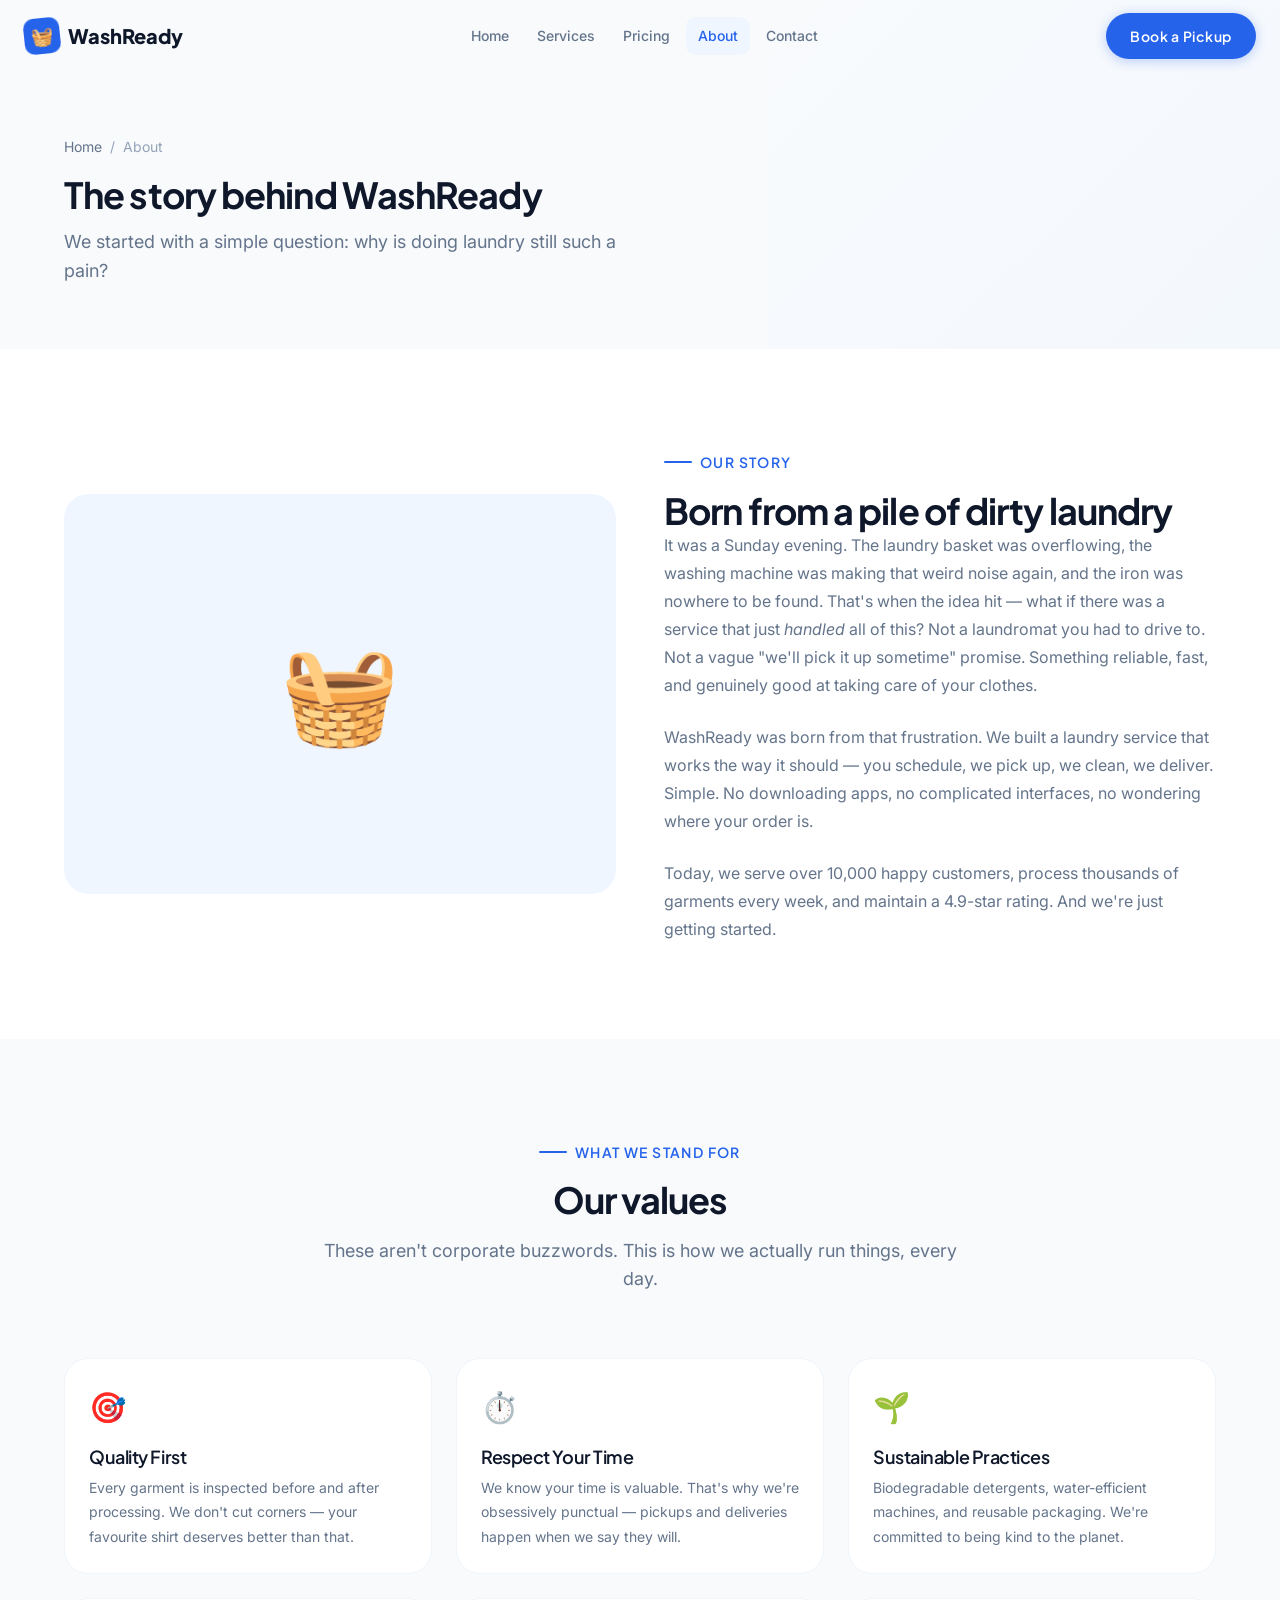
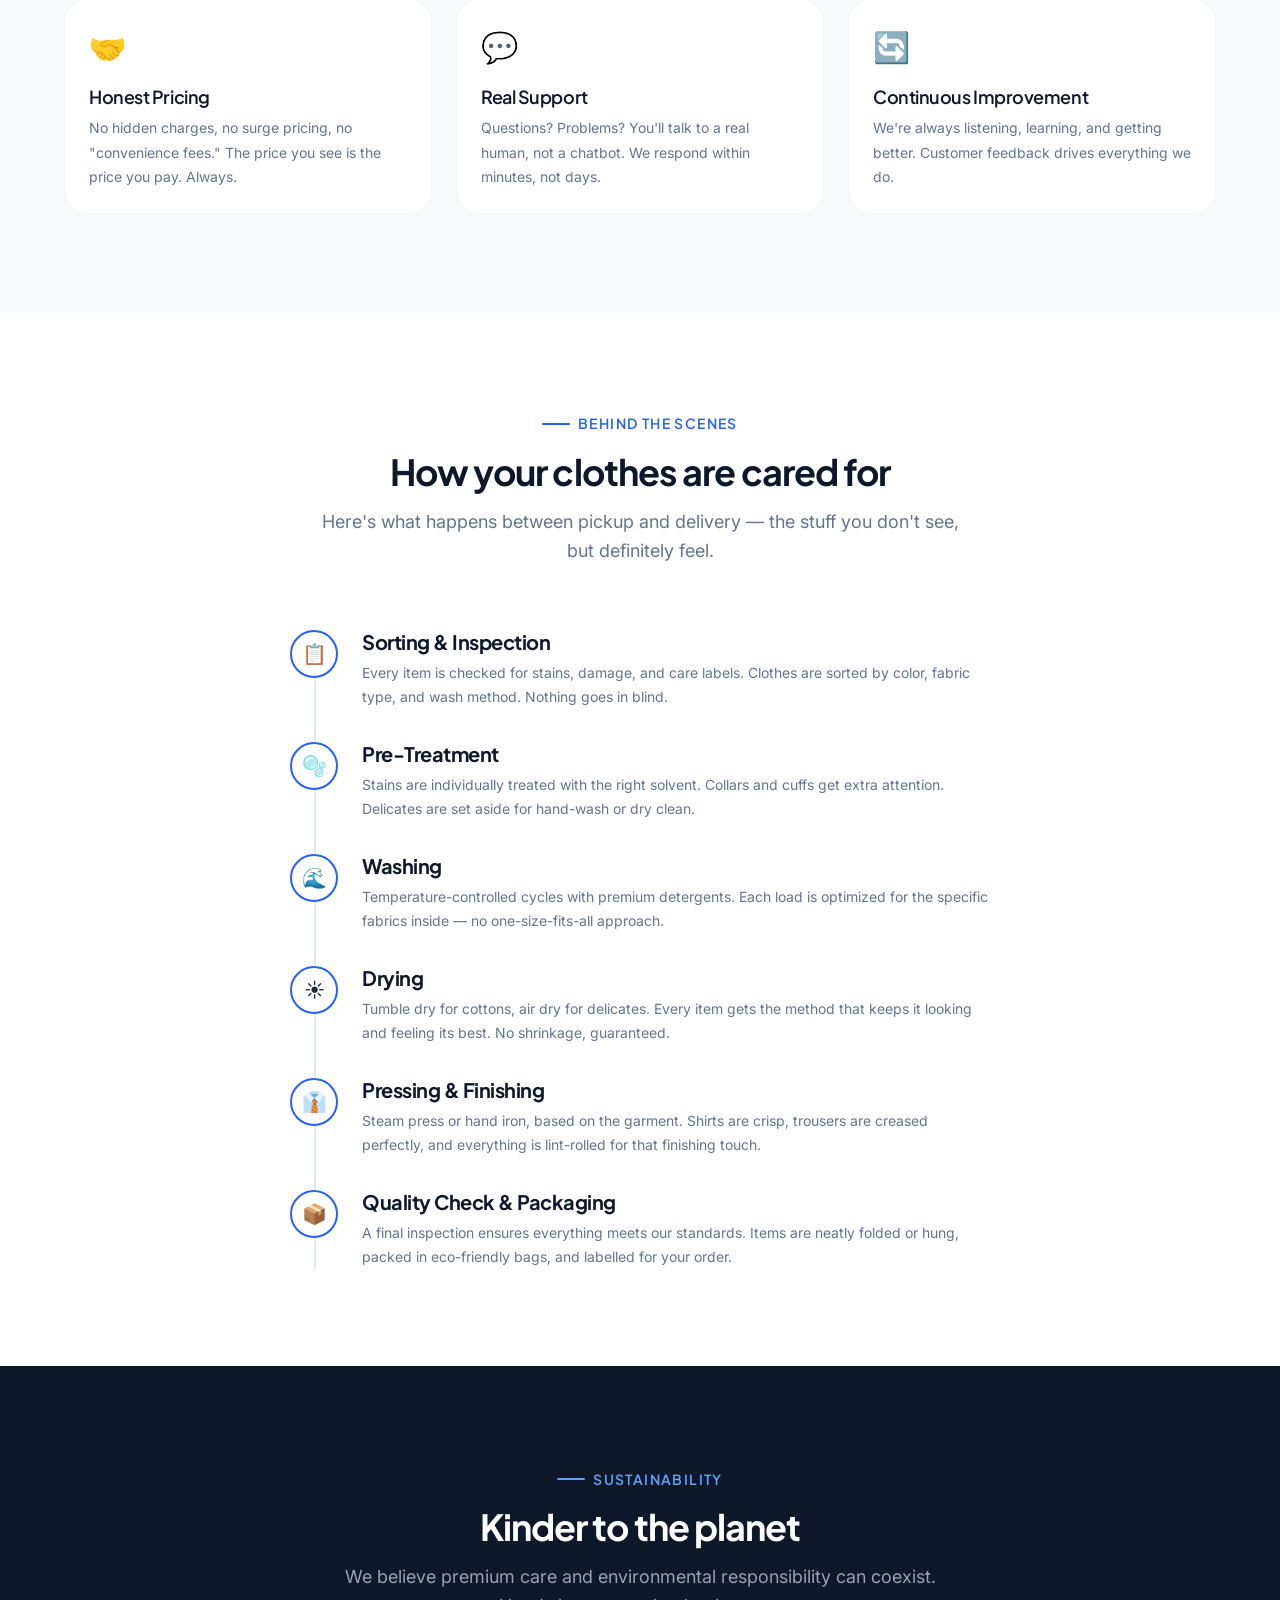
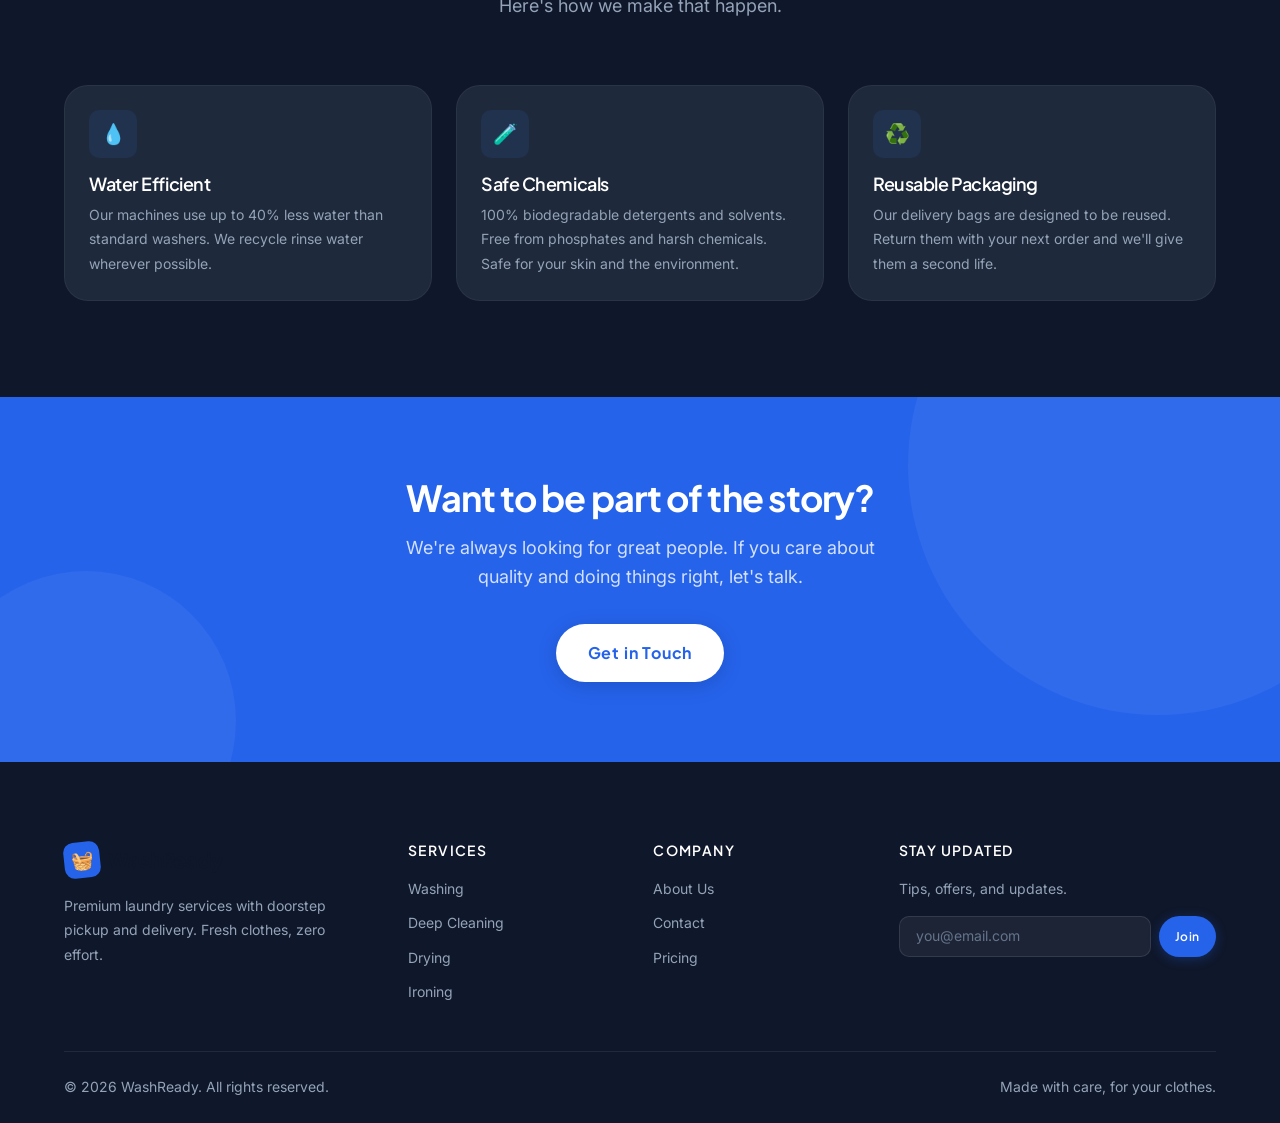
==== about.html @ 39925129 "basic website structure" ====
<!DOCTYPE html>
<html lang="en">
<head>
  <meta charset="UTF-8">
  <meta name="viewport" content="width=device-width, initial-scale=1.0">
  <title>About Us — WashReady</title>
  <meta name="description" content="Learn about WashReady — our story, values, process, and commitment to premium, eco-friendly laundry care.">
  <link rel="preconnect" href="https://fonts.googleapis.com">
  <link rel="preconnect" href="https://fonts.gstatic.com" crossorigin>
  <link href="https://fonts.googleapis.com/css2?family=Inter:wght@400;500;600&family=Plus+Jakarta+Sans:wght@600;700;800&display=swap" rel="stylesheet">
  <link rel="stylesheet" href="css/style.css">
</head>
<body>

  <!-- NAVBAR -->
  <nav class="navbar" id="navbar">
    <div class="navbar__inner">
      <a href="index.html" class="navbar__logo">
        <span class="navbar__logo-icon">🧺</span>
        WashReady
      </a>
      <div class="navbar__links">
        <a href="index.html" class="navbar__link">Home</a>
        <a href="services.html" class="navbar__link">Services</a>
        <a href="pricing.html" class="navbar__link">Pricing</a>
        <a href="about.html" class="navbar__link active">About</a>
        <a href="contact.html" class="navbar__link">Contact</a>
      </div>
      <div class="navbar__actions">
        <a href="pricing.html" class="btn btn--primary navbar__cta" style="display:inline-flex;">Book a Pickup</a>
        <button class="navbar__toggle" id="navToggle" aria-label="Toggle menu">
          <span></span><span></span><span></span>
        </button>
      </div>
    </div>
    <div class="navbar__mobile" id="mobileMenu">
      <div class="navbar__mobile-links">
        <a href="index.html" class="navbar__mobile-link">Home</a>
        <a href="services.html" class="navbar__mobile-link">Services</a>
        <a href="pricing.html" class="navbar__mobile-link">Pricing</a>
        <a href="about.html" class="navbar__mobile-link">About</a>
        <a href="contact.html" class="navbar__mobile-link">Contact</a>
      </div>
      <a href="pricing.html" class="btn btn--primary btn--lg">Book a Pickup</a>
    </div>
  </nav>

  <!-- PAGE HEADER -->
  <section class="page-header">
    <div class="container">
      <div class="page-header__content">
        <div class="page-header__breadcrumb">
          <a href="index.html">Home</a>
          <span>/</span>
          <span>About</span>
        </div>
        <h1>The story behind WashReady</h1>
        <p>We started with a simple question: why is doing laundry still such a pain?</p>
      </div>
    </div>
  </section>

  <!-- OUR STORY -->
  <section class="section">
    <div class="container">
      <div class="about-intro reveal">
        <div class="about-intro__image">
          <div class="service-detail__visual-placeholder service-detail__visual-placeholder--wash" style="height:400px; border-radius: var(--radius-xl);">
            <span style="font-size: 6rem;">🧺</span>
          </div>
        </div>
        <div>
          <span class="section-label">Our Story</span>
          <h2>Born from a pile of dirty laundry</h2>
          <p style="margin-bottom: 1.5rem; line-height: 1.75;">
            It was a Sunday evening. The laundry basket was overflowing, the washing machine was making that weird noise again, and the iron was nowhere to be found. That's when the idea hit — what if there was a service that just <em>handled</em> all of this? Not a laundromat you had to drive to. Not a vague "we'll pick it up sometime" promise. Something reliable, fast, and genuinely good at taking care of your clothes.
          </p>
          <p style="margin-bottom: 1.5rem; line-height: 1.75;">
            WashReady was born from that frustration. We built a laundry service that works the way it should — you schedule, we pick up, we clean, we deliver. Simple. No downloading apps, no complicated interfaces, no wondering where your order is.
          </p>
          <p style="line-height: 1.75;">
            Today, we serve over 10,000 happy customers, process thousands of garments every week, and maintain a 4.9-star rating. And we're just getting started.
          </p>
        </div>
      </div>
    </div>
  </section>

  <!-- VALUES -->
  <section class="section section--alt">
    <div class="container">
      <div class="section-header centered reveal">
        <span class="section-label">What We Stand For</span>
        <h2>Our values</h2>
        <p>These aren't corporate buzzwords. This is how we actually run things, every day.</p>
      </div>

      <div class="values-grid">
        <div class="value-card reveal reveal-delay-1">
          <div class="value-card__icon">🎯</div>
          <h3 class="value-card__title">Quality First</h3>
          <p class="value-card__desc">Every garment is inspected before and after processing. We don't cut corners — your favourite shirt deserves better than that.</p>
        </div>
        <div class="value-card reveal reveal-delay-2">
          <div class="value-card__icon">⏱️</div>
          <h3 class="value-card__title">Respect Your Time</h3>
          <p class="value-card__desc">We know your time is valuable. That's why we're obsessively punctual — pickups and deliveries happen when we say they will.</p>
        </div>
        <div class="value-card reveal reveal-delay-3">
          <div class="value-card__icon">🌱</div>
          <h3 class="value-card__title">Sustainable Practices</h3>
          <p class="value-card__desc">Biodegradable detergents, water-efficient machines, and reusable packaging. We're committed to being kind to the planet.</p>
        </div>
        <div class="value-card reveal reveal-delay-1">
          <div class="value-card__icon">🤝</div>
          <h3 class="value-card__title">Honest Pricing</h3>
          <p class="value-card__desc">No hidden charges, no surge pricing, no "convenience fees." The price you see is the price you pay. Always.</p>
        </div>
        <div class="value-card reveal reveal-delay-2">
          <div class="value-card__icon">💬</div>
          <h3 class="value-card__title">Real Support</h3>
          <p class="value-card__desc">Questions? Problems? You'll talk to a real human, not a chatbot. We respond within minutes, not days.</p>
        </div>
        <div class="value-card reveal reveal-delay-3">
          <div class="value-card__icon">🔄</div>
          <h3 class="value-card__title">Continuous Improvement</h3>
          <p class="value-card__desc">We're always listening, learning, and getting better. Customer feedback drives everything we do.</p>
        </div>
      </div>
    </div>
  </section>

  <!-- OUR PROCESS -->
  <section class="section">
    <div class="container">
      <div class="section-header centered reveal">
        <span class="section-label">Behind the Scenes</span>
        <h2>How your clothes are cared for</h2>
        <p>Here's what happens between pickup and delivery — the stuff you don't see, but definitely feel.</p>
      </div>

      <div class="process-timeline reveal">
        <div class="process-step">
          <div class="process-step__marker">📋</div>
          <div class="process-step__content">
            <h4>Sorting & Inspection</h4>
            <p>Every item is checked for stains, damage, and care labels. Clothes are sorted by color, fabric type, and wash method. Nothing goes in blind.</p>
          </div>
        </div>
        <div class="process-step">
          <div class="process-step__marker">🫧</div>
          <div class="process-step__content">
            <h4>Pre-Treatment</h4>
            <p>Stains are individually treated with the right solvent. Collars and cuffs get extra attention. Delicates are set aside for hand-wash or dry clean.</p>
          </div>
        </div>
        <div class="process-step">
          <div class="process-step__marker">🌊</div>
          <div class="process-step__content">
            <h4>Washing</h4>
            <p>Temperature-controlled cycles with premium detergents. Each load is optimized for the specific fabrics inside — no one-size-fits-all approach.</p>
          </div>
        </div>
        <div class="process-step">
          <div class="process-step__marker">☀️</div>
          <div class="process-step__content">
            <h4>Drying</h4>
            <p>Tumble dry for cottons, air dry for delicates. Every item gets the method that keeps it looking and feeling its best. No shrinkage, guaranteed.</p>
          </div>
        </div>
        <div class="process-step">
          <div class="process-step__marker">👔</div>
          <div class="process-step__content">
            <h4>Pressing & Finishing</h4>
            <p>Steam press or hand iron, based on the garment. Shirts are crisp, trousers are creased perfectly, and everything is lint-rolled for that finishing touch.</p>
          </div>
        </div>
        <div class="process-step">
          <div class="process-step__marker">📦</div>
          <div class="process-step__content">
            <h4>Quality Check & Packaging</h4>
            <p>A final inspection ensures everything meets our standards. Items are neatly folded or hung, packed in eco-friendly bags, and labelled for your order.</p>
          </div>
        </div>
      </div>
    </div>
  </section>

  <!-- SUSTAINABILITY -->
  <section class="section section--dark">
    <div class="container">
      <div class="section-header centered reveal">
        <span class="section-label">Sustainability</span>
        <h2>Kinder to the planet</h2>
        <p>We believe premium care and environmental responsibility can coexist. Here's how we make that happen.</p>
      </div>

      <div class="why-grid" style="grid-template-columns: repeat(3, 1fr);">
        <div class="why-card reveal reveal-delay-1">
          <div class="why-card__icon">💧</div>
          <h3 class="why-card__title">Water Efficient</h3>
          <p class="why-card__desc">Our machines use up to 40% less water than standard washers. We recycle rinse water wherever possible.</p>
        </div>
        <div class="why-card reveal reveal-delay-2">
          <div class="why-card__icon">🧪</div>
          <h3 class="why-card__title">Safe Chemicals</h3>
          <p class="why-card__desc">100% biodegradable detergents and solvents. Free from phosphates and harsh chemicals. Safe for your skin and the environment.</p>
        </div>
        <div class="why-card reveal reveal-delay-3">
          <div class="why-card__icon">♻️</div>
          <h3 class="why-card__title">Reusable Packaging</h3>
          <p class="why-card__desc">Our delivery bags are designed to be reused. Return them with your next order and we'll give them a second life.</p>
        </div>
      </div>
    </div>
  </section>

  <!-- CTA -->
  <section class="cta-section">
    <div class="container">
      <div class="cta-section__inner reveal">
        <h2>Want to be part of the story?</h2>
        <p>We're always looking for great people. If you care about quality and doing things right, let's talk.</p>
        <a href="contact.html" class="btn btn--white btn--lg">Get in Touch</a>
      </div>
    </div>
  </section>

  <!-- FOOTER -->
  <footer class="footer">
    <div class="container">
      <div class="footer__top">
        <div class="footer__brand">
          <a href="index.html" class="navbar__logo"><span class="navbar__logo-icon">🧺</span> WashReady</a>
          <p>Premium laundry services with doorstep pickup and delivery. Fresh clothes, zero effort.</p>
        </div>
        <div>
          <h4 class="footer__col-title">Services</h4>
          <div class="footer__links">
            <a href="services.html" class="footer__link">Washing</a>
            <a href="services.html" class="footer__link">Deep Cleaning</a>
            <a href="services.html" class="footer__link">Drying</a>
            <a href="services.html" class="footer__link">Ironing</a>
          </div>
        </div>
        <div>
          <h4 class="footer__col-title">Company</h4>
          <div class="footer__links">
            <a href="about.html" class="footer__link">About Us</a>
            <a href="contact.html" class="footer__link">Contact</a>
            <a href="pricing.html" class="footer__link">Pricing</a>
          </div>
        </div>
        <div>
          <h4 class="footer__col-title">Stay Updated</h4>
          <p style="font-size:0.875rem;color:var(--color-text-on-dark-secondary);margin-bottom:1rem;line-height:1.6;">Tips, offers, and updates.</p>
          <div class="footer__newsletter">
            <form class="footer__newsletter-form" onsubmit="event.preventDefault();this.reset();alert('Thanks!');">
              <input type="email" class="footer__newsletter-input" placeholder="you@email.com" required aria-label="Email">
              <button type="submit" class="btn btn--primary btn--sm">Join</button>
            </form>
          </div>
        </div>
      </div>
      <div class="footer__bottom">
        <span>© 2026 WashReady. All rights reserved.</span>
        <span>Made with care, for your clothes.</span>
      </div>
    </div>
  </footer>

  <button class="back-to-top" id="backToTop" aria-label="Back to top">
    <svg viewBox="0 0 24 24" fill="none" stroke="currentColor" stroke-width="2"><path d="m18 15-6-6-6 6"/></svg>
  </button>

  <script src="js/main.js"></script>
</body>
</html>
---- css/style.css ----
/* ============================================================
   WashReady — Design System
   A premium, hand-crafted design. Not your typical template.
   ============================================================ */

/* ===== 1. CUSTOM PROPERTIES ===== */
:root {
  /* — Palette — */
  --blue-50: #eff6ff;
  --blue-100: #dbeafe;
  --blue-200: #bfdbfe;
  --blue-400: #60a5fa;
  --blue-500: #3b82f6;
  --blue-600: #2563eb;
  --blue-700: #1d4ed8;
  --blue-800: #1e40af;
  --blue-900: #1e3a8a;

  --orange-50: #fff7ed;
  --orange-100: #ffedd5;
  --orange-400: #fb923c;
  --orange-500: #f97316;
  --orange-600: #ea580c;

  --slate-50: #f8fafc;
  --slate-100: #f1f5f9;
  --slate-200: #e2e8f0;
  --slate-300: #cbd5e1;
  --slate-400: #94a3b8;
  --slate-500: #64748b;
  --slate-600: #475569;
  --slate-700: #334155;
  --slate-800: #1e293b;
  --slate-900: #0f172a;

  --emerald-400: #34d399;
  --emerald-500: #10b981;

  --white: #ffffff;

  /* — Semantic — */
  --color-primary: var(--blue-600);
  --color-primary-hover: var(--blue-700);
  --color-primary-light: var(--blue-50);
  --color-accent: var(--orange-500);
  --color-accent-hover: var(--orange-600);
  --color-accent-light: var(--orange-50);
  --color-success: var(--emerald-500);

  --color-bg: var(--white);
  --color-bg-alt: var(--slate-50);
  --color-bg-dark: var(--slate-900);
  --color-bg-dark-surface: var(--slate-800);

  --color-text: var(--slate-800);
  --color-text-secondary: var(--slate-500);
  --color-text-light: var(--slate-400);
  --color-text-on-dark: var(--slate-100);
  --color-text-on-dark-secondary: var(--slate-400);

  --color-border: var(--slate-200);
  --color-border-light: var(--slate-100);

  /* — Typography — */
  --font-heading: 'Plus Jakarta Sans', sans-serif;
  --font-body: 'Inter', sans-serif;

  --text-xs: 0.75rem;
  --text-sm: 0.875rem;
  --text-base: 1rem;
  --text-lg: 1.125rem;
  --text-xl: 1.25rem;
  --text-2xl: 1.5rem;
  --text-3xl: 1.875rem;
  --text-4xl: 2.25rem;
  --text-5xl: 3rem;
  --text-6xl: 3.75rem;
  --text-7xl: 4.5rem;

  --weight-normal: 400;
  --weight-medium: 500;
  --weight-semibold: 600;
  --weight-bold: 700;
  --weight-extrabold: 800;

  --leading-tight: 1.15;
  --leading-snug: 1.3;
  --leading-normal: 1.6;
  --leading-relaxed: 1.75;

  --tracking-tight: -0.025em;
  --tracking-normal: 0;
  --tracking-wide: 0.05em;
  --tracking-wider: 0.1em;

  /* — Spacing — */
  --space-1: 0.25rem;
  --space-2: 0.5rem;
  --space-3: 0.75rem;
  --space-4: 1rem;
  --space-5: 1.25rem;
  --space-6: 1.5rem;
  --space-8: 2rem;
  --space-10: 2.5rem;
  --space-12: 3rem;
  --space-16: 4rem;
  --space-20: 5rem;
  --space-24: 6rem;
  --space-32: 8rem;

  /* — Layout — */
  --max-width: 1200px;
  --max-width-narrow: 800px;
  --max-width-wide: 1400px;
  --nav-height: 72px;

  /* — Radius — */
  --radius-sm: 6px;
  --radius-md: 10px;
  --radius-lg: 16px;
  --radius-xl: 24px;
  --radius-2xl: 32px;
  --radius-full: 9999px;

  /* — Shadows — */
  --shadow-sm: 0 1px 2px rgba(0,0,0,0.05);
  --shadow-md: 0 4px 12px rgba(0,0,0,0.07);
  --shadow-lg: 0 8px 30px rgba(0,0,0,0.08);
  --shadow-xl: 0 16px 48px rgba(0,0,0,0.1);
  --shadow-glow-blue: 0 0 40px rgba(37,99,235,0.15);
  --shadow-glow-orange: 0 0 40px rgba(249,115,22,0.15);

  /* — Transitions — */
  --ease-out: cubic-bezier(0.16, 1, 0.3, 1);
  --ease-in-out: cubic-bezier(0.65, 0, 0.35, 1);
  --ease-spring: cubic-bezier(0.34, 1.56, 0.64, 1);
  --duration-fast: 150ms;
  --duration-base: 250ms;
  --duration-slow: 400ms;
  --duration-slower: 600ms;
}

/* ===== 2. RESET ===== */
*,
*::before,
*::after {
  box-sizing: border-box;
  margin: 0;
  padding: 0;
}

html {
  scroll-behavior: smooth;
  -webkit-text-size-adjust: 100%;
  scroll-padding-top: var(--nav-height);
}

body {
  font-family: var(--font-body);
  font-size: var(--text-base);
  line-height: var(--leading-normal);
  color: var(--color-text);
  background: var(--color-bg);
  -webkit-font-smoothing: antialiased;
  -moz-osx-font-smoothing: grayscale;
  overflow-x: hidden;
}

img, svg, video {
  display: block;
  max-width: 100%;
  height: auto;
}

a {
  color: inherit;
  text-decoration: none;
}

button {
  font: inherit;
  cursor: pointer;
  border: none;
  background: none;
}

ul, ol {
  list-style: none;
}

input, textarea, select {
  font: inherit;
  color: inherit;
}

/* ===== 3. TYPOGRAPHY ===== */
h1, h2, h3, h4, h5, h6 {
  font-family: var(--font-heading);
  font-weight: var(--weight-bold);
  line-height: var(--leading-tight);
  letter-spacing: var(--tracking-tight);
  color: var(--slate-900);
}

h1 { font-size: var(--text-5xl); }
h2 { font-size: var(--text-4xl); }
h3 { font-size: var(--text-2xl); }
h4 { font-size: var(--text-xl); }

p {
  line-height: var(--leading-normal);
  color: var(--color-text-secondary);
}

.text-gradient {
  background: linear-gradient(135deg, var(--color-primary), var(--blue-400));
  -webkit-background-clip: text;
  -webkit-text-fill-color: transparent;
  background-clip: text;
}

.text-accent {
  color: var(--color-accent);
}

/* ===== 4. UTILITIES ===== */
.container {
  width: 100%;
  max-width: var(--max-width);
  margin: 0 auto;
  padding: 0 var(--space-6);
}

.container--wide {
  max-width: var(--max-width-wide);
}

.container--narrow {
  max-width: var(--max-width-narrow);
}

.section {
  padding: var(--space-24) 0;
  position: relative;
}

.section--dark {
  background: var(--color-bg-dark);
  color: var(--color-text-on-dark);
}

.section--dark h2,
.section--dark h3,
.section--dark h4 {
  color: var(--white);
}

.section--dark p {
  color: var(--color-text-on-dark-secondary);
}

.section--alt {
  background: var(--color-bg-alt);
}

.section-label {
  display: inline-flex;
  align-items: center;
  gap: var(--space-2);
  font-family: var(--font-heading);
  font-size: var(--text-sm);
  font-weight: var(--weight-semibold);
  letter-spacing: var(--tracking-wider);
  text-transform: uppercase;
  color: var(--color-primary);
  margin-bottom: var(--space-4);
}

.section-label::before {
  content: '';
  width: 28px;
  height: 2px;
  background: var(--color-primary);
  border-radius: var(--radius-full);
}

.section--dark .section-label {
  color: var(--blue-400);
}

.section--dark .section-label::before {
  background: var(--blue-400);
}

.section-header {
  max-width: 640px;
  margin-bottom: var(--space-16);
}

.section-header.centered {
  text-align: center;
  margin-left: auto;
  margin-right: auto;
}

.section-header p {
  margin-top: var(--space-4);
  font-size: var(--text-lg);
}

.sr-only {
  position: absolute;
  width: 1px;
  height: 1px;
  overflow: hidden;
  clip: rect(0,0,0,0);
  white-space: nowrap;
  border: 0;
}

/* ===== 5. BUTTONS ===== */
.btn {
  display: inline-flex;
  align-items: center;
  justify-content: center;
  gap: var(--space-2);
  padding: var(--space-3) var(--space-6);
  font-family: var(--font-heading);
  font-size: var(--text-sm);
  font-weight: var(--weight-semibold);
  letter-spacing: var(--tracking-wide);
  border-radius: var(--radius-full);
  transition: all var(--duration-base) var(--ease-out);
  position: relative;
  overflow: hidden;
  white-space: nowrap;
}

.btn--primary {
  background: var(--color-primary);
  color: var(--white);
  box-shadow: 0 2px 12px rgba(37,99,235,0.3);
}

.btn--primary:hover {
  background: var(--color-primary-hover);
  box-shadow: 0 4px 20px rgba(37,99,235,0.4);
  transform: translateY(-2px);
}

.btn--accent {
  background: var(--color-accent);
  color: var(--white);
  box-shadow: 0 2px 12px rgba(249,115,22,0.3);
}

.btn--accent:hover {
  background: var(--color-accent-hover);
  box-shadow: 0 4px 20px rgba(249,115,22,0.4);
  transform: translateY(-2px);
}

.btn--outline {
  border: 1.5px solid var(--color-border);
  color: var(--color-text);
  background: var(--white);
}

.btn--outline:hover {
  border-color: var(--color-primary);
  color: var(--color-primary);
  background: var(--color-primary-light);
}

.btn--ghost {
  color: var(--color-text-secondary);
}

.btn--ghost:hover {
  color: var(--color-primary);
  background: var(--color-primary-light);
}

.btn--lg {
  padding: var(--space-4) var(--space-8);
  font-size: var(--text-base);
}

.btn--sm {
  padding: var(--space-2) var(--space-4);
  font-size: var(--text-xs);
}

.btn--icon {
  width: 40px;
  height: 40px;
  padding: 0;
  border-radius: var(--radius-full);
}

.btn svg {
  width: 18px;
  height: 18px;
  flex-shrink: 0;
}

/* ===== 6. NAVBAR ===== */
.navbar {
  position: fixed;
  top: 0;
  left: 0;
  right: 0;
  height: var(--nav-height);
  z-index: 1000;
  transition: all var(--duration-base) var(--ease-out);
}

.navbar.scrolled {
  background: rgba(255,255,255,0.92);
  backdrop-filter: blur(16px) saturate(180%);
  -webkit-backdrop-filter: blur(16px) saturate(180%);
  border-bottom: 1px solid var(--color-border-light);
  box-shadow: var(--shadow-sm);
}

.navbar__inner {
  display: flex;
  align-items: center;
  justify-content: space-between;
  height: 100%;
  max-width: var(--max-width-wide);
  margin: 0 auto;
  padding: 0 var(--space-6);
}

.navbar__logo {
  display: flex;
  align-items: center;
  gap: var(--space-2);
  font-family: var(--font-heading);
  font-size: var(--text-xl);
  font-weight: var(--weight-extrabold);
  color: var(--slate-900);
  z-index: 1001;
}

.navbar__logo-icon {
  width: 36px;
  height: 36px;
  background: var(--color-primary);
  border-radius: var(--radius-md);
  display: flex;
  align-items: center;
  justify-content: center;
  color: var(--white);
  font-size: var(--text-lg);
  transform: rotate(-6deg);
  transition: transform var(--duration-base) var(--ease-spring);
}

.navbar__logo:hover .navbar__logo-icon {
  transform: rotate(0deg) scale(1.05);
}

.navbar__links {
  display: flex;
  align-items: center;
  gap: var(--space-1);
}

.navbar__link {
  padding: var(--space-2) var(--space-3);
  font-size: var(--text-sm);
  font-weight: var(--weight-medium);
  color: var(--color-text-secondary);
  border-radius: var(--radius-md);
  transition: all var(--duration-fast) ease;
}

.navbar__link:hover,
.navbar__link.active {
  color: var(--color-primary);
  background: var(--color-primary-light);
}

.navbar__actions {
  display: flex;
  align-items: center;
  gap: var(--space-3);
}

.navbar__cta {
  display: none;
}

/* Hamburger */
.navbar__toggle {
  display: none;
  flex-direction: column;
  gap: 5px;
  width: 24px;
  cursor: pointer;
  z-index: 1001;
}

.navbar__toggle span {
  display: block;
  width: 100%;
  height: 2px;
  background: var(--color-text);
  border-radius: var(--radius-full);
  transition: all var(--duration-base) var(--ease-out);
  transform-origin: center;
}

.navbar__toggle.open span:first-child {
  transform: rotate(45deg) translate(5px, 5px);
}

.navbar__toggle.open span:nth-child(2) {
  opacity: 0;
  transform: scaleX(0);
}

.navbar__toggle.open span:last-child {
  transform: rotate(-45deg) translate(5px, -5px);
}

/* Mobile Menu */
.navbar__mobile {
  position: fixed;
  top: 0;
  right: -100%;
  width: 100%;
  height: 100dvh;
  background: var(--white);
  padding: calc(var(--nav-height) + var(--space-8)) var(--space-6) var(--space-6);
  transition: right var(--duration-slow) var(--ease-out);
  z-index: 999;
}

.navbar__mobile.open {
  right: 0;
}

.navbar__mobile-links {
  display: flex;
  flex-direction: column;
  gap: var(--space-2);
}

.navbar__mobile-link {
  display: block;
  padding: var(--space-4) var(--space-4);
  font-family: var(--font-heading);
  font-size: var(--text-xl);
  font-weight: var(--weight-semibold);
  color: var(--color-text);
  border-radius: var(--radius-md);
  transition: all var(--duration-fast) ease;
}

.navbar__mobile-link:hover {
  background: var(--color-primary-light);
  color: var(--color-primary);
}

.navbar__mobile .btn {
  width: 100%;
  margin-top: var(--space-6);
  padding: var(--space-4);
  font-size: var(--text-lg);
}

/* ===== 7. HERO ===== */
.hero {
  min-height: 100vh;
  display: flex;
  align-items: center;
  padding-top: var(--nav-height);
  position: relative;
  overflow: hidden;
  background: var(--color-bg);
}

.hero__grid {
  display: grid;
  grid-template-columns: 1fr 1fr;
  gap: var(--space-16);
  align-items: center;
  min-height: calc(100vh - var(--nav-height));
  padding: var(--space-16) 0;
}

.hero__content {
  position: relative;
  z-index: 2;
}

.hero__badge {
  display: inline-flex;
  align-items: center;
  gap: var(--space-2);
  padding: var(--space-2) var(--space-4);
  background: var(--color-primary-light);
  border: 1px solid var(--blue-100);
  border-radius: var(--radius-full);
  font-size: var(--text-sm);
  font-weight: var(--weight-medium);
  color: var(--color-primary);
  margin-bottom: var(--space-6);
}

.hero__badge-dot {
  width: 8px;
  height: 8px;
  background: var(--color-success);
  border-radius: var(--radius-full);
  animation: pulse-dot 2s infinite;
}

.hero__title {
  font-size: var(--text-6xl);
  font-weight: var(--weight-extrabold);
  line-height: 1.05;
  letter-spacing: -0.03em;
  margin-bottom: var(--space-6);
}

.hero__title-line {
  display: block;
}

.hero__title-highlight {
  position: relative;
  display: inline-block;
}

.hero__title-highlight::after {
  content: '';
  position: absolute;
  bottom: 4px;
  left: -4px;
  right: -4px;
  height: 12px;
  background: var(--orange-100);
  border-radius: var(--radius-sm);
  z-index: -1;
  transform: rotate(-1deg);
}

.hero__subtitle {
  font-size: var(--text-lg);
  color: var(--color-text-secondary);
  max-width: 480px;
  margin-bottom: var(--space-8);
  line-height: var(--leading-relaxed);
}

.hero__actions {
  display: flex;
  align-items: center;
  gap: var(--space-4);
  margin-bottom: var(--space-10);
}

.hero__stats {
  display: flex;
  gap: var(--space-10);
  padding-top: var(--space-8);
  border-top: 1px solid var(--color-border);
}

.hero__stat-value {
  font-family: var(--font-heading);
  font-size: var(--text-3xl);
  font-weight: var(--weight-extrabold);
  color: var(--slate-900);
  line-height: 1;
  margin-bottom: var(--space-1);
}

.hero__stat-label {
  font-size: var(--text-sm);
  color: var(--color-text-light);
}

/* Hero Visual - Creative composition */
.hero__visual {
  position: relative;
  height: 560px;
}

.hero__image-wrapper {
  position: relative;
  width: 100%;
  height: 100%;
  border-radius: var(--radius-2xl);
  overflow: hidden;
}

.hero__visual {
  overflow: visible;
}

.hero__image-wrapper img {
  width: 100%;
  height: 100%;
  object-fit: cover;
}

/* Decorative floating cards on the hero image */
.hero__float-card {
  position: absolute;
  background: var(--white);
  border-radius: var(--radius-lg);
  padding: var(--space-3) var(--space-4);
  box-shadow: var(--shadow-lg);
  display: flex;
  align-items: center;
  gap: var(--space-3);
  z-index: 3;
  animation: float 6s ease-in-out infinite;
}

.hero__float-card--top {
  top: 8%;
  right: -10%;
  animation-delay: 0s;
}

.hero__float-card--bottom {
  bottom: 12%;
  left: -8%;
  animation-delay: 2s;
}

.hero__float-card--mid {
  top: 55%;
  right: -5%;
  animation-delay: 4s;
}

.hero__float-icon {
  width: 40px;
  height: 40px;
  border-radius: var(--radius-md);
  display: flex;
  align-items: center;
  justify-content: center;
  flex-shrink: 0;
  font-size: var(--text-lg);
}

.hero__float-icon--blue { background: var(--blue-50); color: var(--blue-600); }
.hero__float-icon--orange { background: var(--orange-50); color: var(--orange-500); }
.hero__float-icon--green { background: #ecfdf5; color: var(--emerald-500); }

.hero__float-label {
  font-size: var(--text-sm);
  font-weight: var(--weight-semibold);
  color: var(--slate-700);
  white-space: nowrap;
}

.hero__float-sublabel {
  font-size: var(--text-xs);
  color: var(--color-text-light);
}

/* Decorative shapes */
.hero__decor {
  position: absolute;
  border-radius: var(--radius-full);
  opacity: 0.5;
  pointer-events: none;
  z-index: 0;
}

.hero__decor--1 {
  width: 300px;
  height: 300px;
  background: var(--blue-50);
  top: 10%;
  right: -5%;
  filter: blur(60px);
}

.hero__decor--2 {
  width: 200px;
  height: 200px;
  background: var(--orange-50);
  bottom: 20%;
  left: 30%;
  filter: blur(40px);
}

/* ===== 8. TRUST BAR ===== */
.trust-bar {
  padding: var(--space-8) 0;
  border-top: 1px solid var(--color-border-light);
  border-bottom: 1px solid var(--color-border-light);
  background: var(--color-bg);
}

.trust-bar__inner {
  display: flex;
  align-items: center;
  justify-content: center;
  gap: var(--space-12);
  flex-wrap: wrap;
}

.trust-bar__item {
  display: flex;
  align-items: center;
  gap: var(--space-3);
  color: var(--color-text-light);
  font-size: var(--text-sm);
  font-weight: var(--weight-medium);
}

.trust-bar__icon {
  width: 20px;
  height: 20px;
  color: var(--color-primary);
}

/* ===== 9. HOW IT WORKS ===== */
.steps {
  display: grid;
  grid-template-columns: repeat(3, 1fr);
  gap: var(--space-8);
  position: relative;
}

/* Connecting line between steps */
.steps::before {
  content: '';
  position: absolute;
  top: 56px;
  left: calc(16.67% + 20px);
  right: calc(16.67% + 20px);
  height: 2px;
  background: linear-gradient(
    90deg,
    var(--color-border) 0%,
    var(--color-primary) 50%,
    var(--color-border) 100%
  );
  z-index: 0;
}

.step-card {
  text-align: center;
  position: relative;
  z-index: 1;
}

.step-card__number {
  width: 56px;
  height: 56px;
  border-radius: var(--radius-full);
  display: inline-flex;
  align-items: center;
  justify-content: center;
  font-family: var(--font-heading);
  font-size: var(--text-xl);
  font-weight: var(--weight-bold);
  margin-bottom: var(--space-5);
  background: var(--white);
  border: 2px solid var(--color-border);
  color: var(--color-text-light);
  transition: all var(--duration-slow) var(--ease-out);
}

.step-card:hover .step-card__number {
  background: var(--color-primary);
  border-color: var(--color-primary);
  color: var(--white);
  transform: scale(1.1);
  box-shadow: var(--shadow-glow-blue);
}

.step-card__icon {
  font-size: var(--text-3xl);
  margin-bottom: var(--space-4);
}

.step-card__title {
  font-size: var(--text-lg);
  font-weight: var(--weight-semibold);
  margin-bottom: var(--space-2);
}

.step-card__desc {
  font-size: var(--text-sm);
  color: var(--color-text-secondary);
  max-width: 280px;
  margin: 0 auto;
}

/* ===== 10. SERVICE CARDS (Bento Grid) ===== */
.services-grid {
  display: grid;
  grid-template-columns: repeat(4, 1fr);
  grid-template-rows: auto;
  gap: var(--space-6);
}

.service-card {
  background: var(--white);
  border: 1px solid var(--color-border-light);
  border-radius: var(--radius-xl);
  padding: var(--space-8);
  position: relative;
  overflow: hidden;
  transition: all var(--duration-slow) var(--ease-out);
  cursor: pointer;
}

.service-card::before {
  content: '';
  position: absolute;
  top: 0;
  left: 0;
  right: 0;
  height: 4px;
  background: var(--service-accent, var(--color-primary));
  transform: scaleX(0);
  transform-origin: left;
  transition: transform var(--duration-slow) var(--ease-out);
}

.service-card:hover::before {
  transform: scaleX(1);
}

.service-card:hover {
  border-color: transparent;
  box-shadow: var(--shadow-xl);
  transform: translateY(-4px);
}

.service-card--wash { --service-accent: var(--blue-500); }
.service-card--clean { --service-accent: var(--emerald-500); }
.service-card--dry { --service-accent: var(--orange-500); }
.service-card--iron { --service-accent: #8b5cf6; }

.service-card__icon {
  width: 56px;
  height: 56px;
  border-radius: var(--radius-lg);
  display: flex;
  align-items: center;
  justify-content: center;
  font-size: var(--text-2xl);
  margin-bottom: var(--space-5);
  background: var(--service-bg, var(--blue-50));
}

.service-card--wash .service-card__icon { background: var(--blue-50); }
.service-card--clean .service-card__icon { background: #ecfdf5; }
.service-card--dry .service-card__icon { background: var(--orange-50); }
.service-card--iron .service-card__icon { background: #f5f3ff; }

.service-card__title {
  font-size: var(--text-xl);
  font-weight: var(--weight-semibold);
  margin-bottom: var(--space-2);
}

.service-card__desc {
  font-size: var(--text-sm);
  color: var(--color-text-secondary);
  margin-bottom: var(--space-5);
  line-height: var(--leading-relaxed);
}

.service-card__features {
  display: flex;
  flex-direction: column;
  gap: var(--space-2);
  margin-bottom: var(--space-5);
}

.service-card__feature {
  display: flex;
  align-items: center;
  gap: var(--space-2);
  font-size: var(--text-sm);
  color: var(--color-text-secondary);
}

.service-card__feature svg {
  width: 16px;
  height: 16px;
  color: var(--color-success);
  flex-shrink: 0;
}

.service-card__price {
  font-family: var(--font-heading);
  font-size: var(--text-sm);
  color: var(--color-primary);
  font-weight: var(--weight-semibold);
}

.service-card__link {
  display: inline-flex;
  align-items: center;
  gap: var(--space-2);
  font-size: var(--text-sm);
  font-weight: var(--weight-semibold);
  color: var(--color-primary);
  margin-top: var(--space-3);
  padding-top: var(--space-3);
  border-top: 1px solid var(--color-border-light);
  transition: gap var(--duration-base) var(--ease-out);
  width: 100%;
}

.service-card:hover .service-card__link {
  gap: var(--space-3);
}

.service-card__link svg {
  width: 16px;
  height: 16px;
  transition: transform var(--duration-base) var(--ease-out);
}

.service-card:hover .service-card__link svg {
  transform: translateX(4px);
}

/* ===== 11. WHY CHOOSE US ===== */
.why-grid {
  display: grid;
  grid-template-columns: repeat(4, 1fr);
  gap: var(--space-6);
}

.why-card {
  padding: var(--space-6);
  border-radius: var(--radius-xl);
  background: var(--color-bg-dark-surface);
  border: 1px solid rgba(255,255,255,0.05);
  transition: all var(--duration-slow) var(--ease-out);
}

.why-card:hover {
  background: rgba(255,255,255,0.08);
  border-color: rgba(255,255,255,0.1);
  transform: translateY(-4px);
}

.why-card__icon {
  width: 48px;
  height: 48px;
  border-radius: var(--radius-md);
  display: flex;
  align-items: center;
  justify-content: center;
  font-size: var(--text-xl);
  margin-bottom: var(--space-4);
  background: rgba(59,130,246,0.1);
}

.why-card__title {
  font-size: var(--text-lg);
  font-weight: var(--weight-semibold);
  margin-bottom: var(--space-2);
  color: var(--white);
}

.why-card__desc {
  font-size: var(--text-sm);
  color: var(--color-text-on-dark-secondary);
  line-height: var(--leading-relaxed);
}

/* ===== 12. PRICING CARDS ===== */
.pricing-grid {
  display: grid;
  grid-template-columns: repeat(3, 1fr);
  gap: var(--space-6);
  align-items: start;
}

.pricing-card {
  background: var(--white);
  border: 1px solid var(--color-border-light);
  border-radius: var(--radius-xl);
  padding: var(--space-8);
  position: relative;
  transition: all var(--duration-slow) var(--ease-out);
}

.pricing-card:hover {
  box-shadow: var(--shadow-xl);
}

.pricing-card--popular {
  border-color: var(--color-primary);
  box-shadow: var(--shadow-glow-blue);
  transform: scale(1.03);
}

.pricing-card--popular:hover {
  transform: scale(1.05);
}

.pricing-card__badge {
  position: absolute;
  top: -12px;
  left: 50%;
  transform: translateX(-50%);
  padding: var(--space-1) var(--space-4);
  background: var(--color-primary);
  color: var(--white);
  font-family: var(--font-heading);
  font-size: var(--text-xs);
  font-weight: var(--weight-semibold);
  letter-spacing: var(--tracking-wide);
  text-transform: uppercase;
  border-radius: var(--radius-full);
  white-space: nowrap;
}

.pricing-card__name {
  font-size: var(--text-lg);
  font-weight: var(--weight-semibold);
  margin-bottom: var(--space-2);
}

.pricing-card__desc {
  font-size: var(--text-sm);
  color: var(--color-text-secondary);
  margin-bottom: var(--space-6);
}

.pricing-card__price {
  display: flex;
  align-items: baseline;
  gap: var(--space-1);
  margin-bottom: var(--space-6);
}

.pricing-card__amount {
  font-family: var(--font-heading);
  font-size: var(--text-4xl);
  font-weight: var(--weight-extrabold);
  color: var(--slate-900);
}

.pricing-card__unit {
  font-size: var(--text-sm);
  color: var(--color-text-light);
}

.pricing-card__divider {
  height: 1px;
  background: var(--color-border-light);
  margin-bottom: var(--space-6);
}

.pricing-card__features {
  display: flex;
  flex-direction: column;
  gap: var(--space-3);
  margin-bottom: var(--space-8);
}

.pricing-card__feature {
  display: flex;
  align-items: center;
  gap: var(--space-3);
  font-size: var(--text-sm);
  color: var(--color-text-secondary);
}

.pricing-card__feature svg {
  width: 18px;
  height: 18px;
  color: var(--color-success);
  flex-shrink: 0;
}

.pricing-card .btn {
  width: 100%;
}

/* ===== 13. TESTIMONIALS ===== */
.testimonials__slider {
  position: relative;
  overflow: hidden;
}

.testimonials__track {
  display: flex;
  transition: transform var(--duration-slower) var(--ease-out);
}

.testimonial-card {
  flex: 0 0 100%;
  max-width: 100%;
  padding: 0 var(--space-4);
}

.testimonial-card__inner {
  background: var(--white);
  border: 1px solid var(--color-border-light);
  border-radius: var(--radius-xl);
  padding: var(--space-10);
  text-align: center;
  max-width: 700px;
  margin: 0 auto;
}

.testimonial-card__stars {
  display: flex;
  justify-content: center;
  gap: var(--space-1);
  margin-bottom: var(--space-5);
  color: #facc15;
  font-size: var(--text-xl);
}

.testimonial-card__quote {
  font-size: var(--text-xl);
  font-weight: var(--weight-medium);
  color: var(--slate-700);
  line-height: var(--leading-relaxed);
  margin-bottom: var(--space-6);
  font-style: italic;
}

.testimonial-card__author {
  display: flex;
  align-items: center;
  justify-content: center;
  gap: var(--space-3);
}

.testimonial-card__avatar {
  width: 48px;
  height: 48px;
  border-radius: var(--radius-full);
  background: var(--blue-100);
  display: flex;
  align-items: center;
  justify-content: center;
  font-family: var(--font-heading);
  font-weight: var(--weight-bold);
  color: var(--color-primary);
  font-size: var(--text-lg);
}

.testimonial-card__name {
  font-weight: var(--weight-semibold);
  font-size: var(--text-sm);
  color: var(--slate-800);
}

.testimonial-card__role {
  font-size: var(--text-xs);
  color: var(--color-text-light);
}

.testimonials__nav {
  display: flex;
  align-items: center;
  justify-content: center;
  gap: var(--space-4);
  margin-top: var(--space-8);
}

.testimonials__dots {
  display: flex;
  gap: var(--space-2);
}

.testimonials__dot {
  width: 8px;
  height: 8px;
  border-radius: var(--radius-full);
  background: var(--color-border);
  border: none;
  cursor: pointer;
  transition: all var(--duration-base) var(--ease-out);
  padding: 0;
}

.testimonials__dot.active {
  width: 24px;
  background: var(--color-primary);
}

.testimonials__arrow {
  width: 40px;
  height: 40px;
  border-radius: var(--radius-full);
  border: 1px solid var(--color-border);
  display: flex;
  align-items: center;
  justify-content: center;
  color: var(--color-text-secondary);
  cursor: pointer;
  transition: all var(--duration-base) var(--ease-out);
  background: var(--white);
}

.testimonials__arrow:hover {
  border-color: var(--color-primary);
  color: var(--color-primary);
  background: var(--color-primary-light);
}

.testimonials__arrow svg {
  width: 18px;
  height: 18px;
}

/* ===== 14. CTA SECTION ===== */
.cta-section {
  background: var(--color-primary);
  padding: var(--space-20) 0;
  position: relative;
  overflow: hidden;
}

.cta-section::before {
  content: '';
  position: absolute;
  top: -50%;
  right: -10%;
  width: 500px;
  height: 500px;
  background: rgba(255,255,255,0.05);
  border-radius: var(--radius-full);
}

.cta-section::after {
  content: '';
  position: absolute;
  bottom: -30%;
  left: -5%;
  width: 300px;
  height: 300px;
  background: rgba(255,255,255,0.05);
  border-radius: var(--radius-full);
}

.cta-section__inner {
  text-align: center;
  position: relative;
  z-index: 1;
}

.cta-section h2 {
  color: var(--white);
  font-size: var(--text-4xl);
  margin-bottom: var(--space-4);
}

.cta-section p {
  color: rgba(255,255,255,0.8);
  font-size: var(--text-lg);
  max-width: 500px;
  margin: 0 auto var(--space-8);
}

.cta-section .btn--white {
  background: var(--white);
  color: var(--color-primary);
  font-weight: var(--weight-bold);
  box-shadow: 0 4px 20px rgba(0,0,0,0.15);
}

.cta-section .btn--white:hover {
  transform: translateY(-2px);
  box-shadow: 0 8px 30px rgba(0,0,0,0.2);
}

/* ===== 15. FAQ ACCORDION ===== */
.faq-list {
  max-width: 780px;
  margin: 0 auto;
  display: flex;
  flex-direction: column;
  gap: var(--space-3);
}

.faq-item {
  border: 1px solid var(--color-border-light);
  border-radius: var(--radius-lg);
  overflow: hidden;
  transition: all var(--duration-base) var(--ease-out);
}

.faq-item.open {
  border-color: var(--blue-200);
  box-shadow: var(--shadow-md);
}

.faq-item__question {
  display: flex;
  align-items: center;
  justify-content: space-between;
  gap: var(--space-4);
  padding: var(--space-5) var(--space-6);
  width: 100%;
  text-align: left;
  font-family: var(--font-heading);
  font-size: var(--text-base);
  font-weight: var(--weight-semibold);
  color: var(--slate-800);
  cursor: pointer;
  background: none;
  border: none;
  transition: color var(--duration-fast) ease;
}

.faq-item.open .faq-item__question {
  color: var(--color-primary);
}

.faq-item__icon {
  width: 24px;
  height: 24px;
  display: flex;
  align-items: center;
  justify-content: center;
  flex-shrink: 0;
  transition: transform var(--duration-base) var(--ease-out);
}

.faq-item.open .faq-item__icon {
  transform: rotate(45deg);
}

.faq-item__answer {
  max-height: 0;
  overflow: hidden;
  transition: max-height var(--duration-slow) var(--ease-out);
}

.faq-item.open .faq-item__answer {
  max-height: 300px;
}

.faq-item__answer-inner {
  padding: 0 var(--space-6) var(--space-5);
  font-size: var(--text-sm);
  color: var(--color-text-secondary);
  line-height: var(--leading-relaxed);
}

/* ===== 16. FOOTER ===== */
.footer {
  background: var(--color-bg-dark);
  color: var(--color-text-on-dark);
  padding-top: var(--space-20);
}

.footer__top {
  display: grid;
  grid-template-columns: 1.5fr repeat(3, 1fr);
  gap: var(--space-12);
  padding-bottom: var(--space-12);
  border-bottom: 1px solid rgba(255,255,255,0.08);
}

.footer__brand p {
  color: var(--color-text-on-dark-secondary);
  font-size: var(--text-sm);
  margin-top: var(--space-4);
  max-width: 300px;
  line-height: var(--leading-relaxed);
}

.footer__socials {
  display: flex;
  gap: var(--space-3);
  margin-top: var(--space-5);
}

.footer__social-link {
  width: 36px;
  height: 36px;
  border-radius: var(--radius-md);
  border: 1px solid rgba(255,255,255,0.1);
  display: flex;
  align-items: center;
  justify-content: center;
  color: var(--color-text-on-dark-secondary);
  transition: all var(--duration-base) var(--ease-out);
}

.footer__social-link:hover {
  background: var(--color-primary);
  border-color: var(--color-primary);
  color: var(--white);
}

.footer__social-link svg {
  width: 16px;
  height: 16px;
}

.footer__col-title {
  font-family: var(--font-heading);
  font-size: var(--text-sm);
  font-weight: var(--weight-semibold);
  text-transform: uppercase;
  letter-spacing: var(--tracking-wider);
  color: var(--white);
  margin-bottom: var(--space-5);
}

.footer__links {
  display: flex;
  flex-direction: column;
  gap: var(--space-3);
}

.footer__link {
  font-size: var(--text-sm);
  color: var(--color-text-on-dark-secondary);
  transition: color var(--duration-fast) ease;
}

.footer__link:hover {
  color: var(--white);
}

.footer__bottom {
  display: flex;
  align-items: center;
  justify-content: space-between;
  padding: var(--space-6) 0;
  font-size: var(--text-sm);
  color: var(--color-text-on-dark-secondary);
}

/* Newsletter */
.footer__newsletter {
  margin-top: var(--space-4);
}

.footer__newsletter-form {
  display: flex;
  gap: var(--space-2);
}

.footer__newsletter-input {
  flex: 1;
  padding: var(--space-2) var(--space-4);
  background: rgba(255,255,255,0.06);
  border: 1px solid rgba(255,255,255,0.1);
  border-radius: var(--radius-md);
  color: var(--white);
  font-size: var(--text-sm);
  outline: none;
  transition: border-color var(--duration-fast) ease;
}

.footer__newsletter-input::placeholder {
  color: var(--slate-500);
}

.footer__newsletter-input:focus {
  border-color: var(--color-primary);
}

/* ===== 17. PAGE HEADER (Sub Pages) ===== */
.page-header {
  padding: calc(var(--nav-height) + var(--space-16)) 0 var(--space-16);
  background: var(--color-bg-alt);
  position: relative;
  overflow: hidden;
}

.page-header::before {
  content: '';
  position: absolute;
  top: 0;
  right: 0;
  width: 40%;
  height: 100%;
  background: linear-gradient(135deg, transparent, var(--blue-50));
  opacity: 0.5;
}

.page-header__content {
  position: relative;
  z-index: 1;
}

.page-header__breadcrumb {
  display: flex;
  align-items: center;
  gap: var(--space-2);
  font-size: var(--text-sm);
  color: var(--color-text-light);
  margin-bottom: var(--space-4);
}

.page-header__breadcrumb a {
  color: var(--color-text-secondary);
  transition: color var(--duration-fast) ease;
}

.page-header__breadcrumb a:hover {
  color: var(--color-primary);
}

.page-header h1 {
  font-size: var(--text-4xl);
  margin-bottom: var(--space-3);
}

.page-header p {
  font-size: var(--text-lg);
  color: var(--color-text-secondary);
  max-width: 560px;
}

/* ===== 18. CONTACT FORM ===== */
.contact-grid {
  display: grid;
  grid-template-columns: 1fr 1fr;
  gap: var(--space-12);
}

.form-group {
  margin-bottom: var(--space-5);
}

.form-label {
  display: block;
  font-size: var(--text-sm);
  font-weight: var(--weight-medium);
  color: var(--slate-700);
  margin-bottom: var(--space-2);
}

.form-input,
.form-textarea {
  width: 100%;
  padding: var(--space-3) var(--space-4);
  background: var(--white);
  border: 1.5px solid var(--color-border);
  border-radius: var(--radius-md);
  font-size: var(--text-sm);
  transition: all var(--duration-fast) ease;
  outline: none;
}

.form-input:focus,
.form-textarea:focus {
  border-color: var(--color-primary);
  box-shadow: 0 0 0 3px rgba(37,99,235,0.1);
}

.form-textarea {
  resize: vertical;
  min-height: 120px;
}

.contact-info {
  display: flex;
  flex-direction: column;
  gap: var(--space-6);
}

.contact-info__item {
  display: flex;
  gap: var(--space-4);
}

.contact-info__icon {
  width: 48px;
  height: 48px;
  border-radius: var(--radius-md);
  background: var(--color-primary-light);
  display: flex;
  align-items: center;
  justify-content: center;
  flex-shrink: 0;
  color: var(--color-primary);
}

.contact-info__icon svg {
  width: 20px;
  height: 20px;
}

.contact-info__label {
  font-size: var(--text-sm);
  color: var(--color-text-light);
  margin-bottom: var(--space-1);
}

.contact-info__value {
  font-weight: var(--weight-semibold);
  color: var(--slate-800);
}

.contact-info__value a {
  color: var(--color-primary);
  transition: opacity var(--duration-fast) ease;
}

.contact-info__value a:hover {
  opacity: 0.8;
}

/* Map Container */
.map-container {
  border-radius: var(--radius-xl);
  overflow: hidden;
  border: 1px solid var(--color-border-light);
  height: 320px;
  margin-top: var(--space-8);
}

.map-container iframe {
  width: 100%;
  height: 100%;
  border: none;
}

/* ===== 19. ABOUT PAGE ===== */
.about-intro {
  display: grid;
  grid-template-columns: 1fr 1fr;
  gap: var(--space-12);
  align-items: center;
}

.about-intro__image {
  border-radius: var(--radius-xl);
  overflow: hidden;
  position: relative;
}

.about-intro__image img {
  width: 100%;
  height: 400px;
  object-fit: cover;
}

.values-grid {
  display: grid;
  grid-template-columns: repeat(3, 1fr);
  gap: var(--space-6);
}

.value-card {
  padding: var(--space-6);
  border-radius: var(--radius-xl);
  background: var(--white);
  border: 1px solid var(--color-border-light);
  transition: all var(--duration-slow) var(--ease-out);
}

.value-card:hover {
  box-shadow: var(--shadow-lg);
  transform: translateY(-3px);
}

.value-card__icon {
  font-size: var(--text-3xl);
  margin-bottom: var(--space-4);
}

.value-card__title {
  font-size: var(--text-lg);
  font-weight: var(--weight-semibold);
  margin-bottom: var(--space-2);
}

.value-card__desc {
  font-size: var(--text-sm);
  color: var(--color-text-secondary);
  line-height: var(--leading-relaxed);
}

/* Process Steps */
.process-timeline {
  position: relative;
  max-width: 700px;
  margin: 0 auto;
}

.process-timeline::before {
  content: '';
  position: absolute;
  left: 24px;
  top: 0;
  bottom: 0;
  width: 2px;
  background: var(--color-border);
}

.process-step {
  display: flex;
  gap: var(--space-6);
  padding-bottom: var(--space-8);
  position: relative;
}

.process-step:last-child {
  padding-bottom: 0;
}

.process-step__marker {
  width: 48px;
  height: 48px;
  border-radius: var(--radius-full);
  background: var(--white);
  border: 2px solid var(--color-primary);
  display: flex;
  align-items: center;
  justify-content: center;
  flex-shrink: 0;
  font-size: var(--text-xl);
  z-index: 1;
}

.process-step__content h4 {
  margin-bottom: var(--space-2);
}

.process-step__content p {
  font-size: var(--text-sm);
  line-height: var(--leading-relaxed);
}

/* ===== 20. PRICING PAGE EXTRAS ===== */
.pricing-toggle {
  display: flex;
  align-items: center;
  justify-content: center;
  gap: var(--space-4);
  margin-bottom: var(--space-12);
}

.pricing-toggle__label {
  font-size: var(--text-sm);
  font-weight: var(--weight-medium);
  color: var(--color-text-secondary);
}

.pricing-toggle__label.active {
  color: var(--color-primary);
  font-weight: var(--weight-semibold);
}

.pricing-toggle__switch {
  width: 48px;
  height: 26px;
  background: var(--color-border);
  border-radius: var(--radius-full);
  position: relative;
  cursor: pointer;
  transition: background var(--duration-base) var(--ease-out);
  border: none;
}

.pricing-toggle__switch.active {
  background: var(--color-primary);
}

.pricing-toggle__switch::after {
  content: '';
  position: absolute;
  top: 3px;
  left: 3px;
  width: 20px;
  height: 20px;
  background: var(--white);
  border-radius: var(--radius-full);
  box-shadow: var(--shadow-sm);
  transition: transform var(--duration-base) var(--ease-out);
}

.pricing-toggle__switch.active::after {
  transform: translateX(22px);
}

.pricing-save {
  font-size: var(--text-xs);
  font-weight: var(--weight-semibold);
  color: var(--color-success);
  background: #ecfdf5;
  padding: var(--space-1) var(--space-2);
  border-radius: var(--radius-sm);
}

/* Price Calculator */
.calculator {
  background: var(--white);
  border: 1px solid var(--color-border-light);
  border-radius: var(--radius-xl);
  padding: var(--space-8);
  box-shadow: var(--shadow-md);
}

.calculator__row {
  display: flex;
  align-items: center;
  justify-content: space-between;
  padding: var(--space-4) 0;
  border-bottom: 1px solid var(--color-border-light);
}

.calculator__row:last-of-type {
  border-bottom: none;
}

.calculator__item-name {
  font-weight: var(--weight-medium);
  color: var(--slate-700);
}

.calculator__item-price {
  font-size: var(--text-sm);
  color: var(--color-text-light);
}

.calculator__qty {
  display: flex;
  align-items: center;
  gap: var(--space-3);
}

.calculator__qty-btn {
  width: 32px;
  height: 32px;
  border-radius: var(--radius-full);
  border: 1px solid var(--color-border);
  display: flex;
  align-items: center;
  justify-content: center;
  font-size: var(--text-lg);
  color: var(--color-text-secondary);
  cursor: pointer;
  transition: all var(--duration-fast) ease;
}

.calculator__qty-btn:hover {
  border-color: var(--color-primary);
  color: var(--color-primary);
  background: var(--color-primary-light);
}

.calculator__qty-value {
  width: 32px;
  text-align: center;
  font-weight: var(--weight-semibold);
  font-family: var(--font-heading);
}

.calculator__total {
  display: flex;
  align-items: center;
  justify-content: space-between;
  padding: var(--space-5) 0;
  margin-top: var(--space-4);
  border-top: 2px solid var(--slate-900);
}

.calculator__total-label {
  font-family: var(--font-heading);
  font-weight: var(--weight-semibold);
  font-size: var(--text-lg);
}

.calculator__total-value {
  font-family: var(--font-heading);
  font-weight: var(--weight-extrabold);
  font-size: var(--text-2xl);
  color: var(--color-primary);
}

/* ===== 21. SERVICES PAGE ===== */
.service-detail {
  display: grid;
  grid-template-columns: 1fr 1fr;
  gap: var(--space-12);
  align-items: center;
  padding: var(--space-16) 0;
  border-bottom: 1px solid var(--color-border-light);
}

.service-detail:nth-child(even) {
  direction: rtl;
}

.service-detail:nth-child(even) > * {
  direction: ltr;
}

.service-detail:last-child {
  border-bottom: none;
}

.service-detail__visual {
  border-radius: var(--radius-xl);
  overflow: hidden;
  aspect-ratio: 4/3;
  position: relative;
}

.service-detail__visual-placeholder {
  width: 100%;
  height: 100%;
  display: flex;
  align-items: center;
  justify-content: center;
  font-size: 5rem;
}

.service-detail__visual-placeholder--wash { background: var(--blue-50); }
.service-detail__visual-placeholder--clean { background: #ecfdf5; }
.service-detail__visual-placeholder--dry { background: var(--orange-50); }
.service-detail__visual-placeholder--iron { background: #f5f3ff; }

.service-detail__content h3 {
  font-size: var(--text-3xl);
  margin-bottom: var(--space-4);
}

.service-detail__content > p {
  font-size: var(--text-base);
  margin-bottom: var(--space-6);
  line-height: var(--leading-relaxed);
}

.service-detail__features {
  display: flex;
  flex-direction: column;
  gap: var(--space-3);
  margin-bottom: var(--space-6);
}

.service-detail__feature {
  display: flex;
  align-items: flex-start;
  gap: var(--space-3);
  font-size: var(--text-sm);
  color: var(--color-text-secondary);
}

.service-detail__feature svg {
  width: 20px;
  height: 20px;
  color: var(--color-success);
  flex-shrink: 0;
  margin-top: 2px;
}

.service-detail__meta {
  display: flex;
  gap: var(--space-6);
  margin-bottom: var(--space-6);
  padding: var(--space-4);
  background: var(--color-bg-alt);
  border-radius: var(--radius-md);
}

.service-detail__meta-item {
  text-align: center;
}

.service-detail__meta-value {
  font-family: var(--font-heading);
  font-weight: var(--weight-bold);
  color: var(--slate-900);
  display: block;
}

.service-detail__meta-label {
  font-size: var(--text-xs);
  color: var(--color-text-light);
}

/* ===== 22. BACK TO TOP ===== */
.back-to-top {
  position: fixed;
  bottom: var(--space-6);
  right: var(--space-6);
  width: 44px;
  height: 44px;
  border-radius: var(--radius-full);
  background: var(--color-primary);
  color: var(--white);
  display: flex;
  align-items: center;
  justify-content: center;
  box-shadow: var(--shadow-lg);
  z-index: 100;
  opacity: 0;
  visibility: hidden;
  transform: translateY(10px);
  transition: all var(--duration-base) var(--ease-out);
  cursor: pointer;
  border: none;
}

.back-to-top.visible {
  opacity: 1;
  visibility: visible;
  transform: translateY(0);
}

.back-to-top:hover {
  background: var(--color-primary-hover);
  transform: translateY(-2px);
}

.back-to-top svg {
  width: 20px;
  height: 20px;
}

/* ===== 23. ANIMATIONS ===== */
@keyframes pulse-dot {
  0%, 100% { opacity: 1; }
  50% { opacity: 0.4; }
}

@keyframes float {
  0%, 100% { transform: translateY(0); }
  50% { transform: translateY(-12px); }
}

@keyframes fade-up {
  from {
    opacity: 0;
    transform: translateY(24px);
  }
  to {
    opacity: 1;
    transform: translateY(0);
  }
}

@keyframes fade-in {
  from { opacity: 0; }
  to { opacity: 1; }
}

@keyframes slide-in-right {
  from {
    opacity: 0;
    transform: translateX(24px);
  }
  to {
    opacity: 1;
    transform: translateX(0);
  }
}

@keyframes count-up {
  from { opacity: 0; transform: translateY(8px); }
  to { opacity: 1; transform: translateY(0); }
}

/* Scroll reveal */
.reveal {
  opacity: 0;
  transform: translateY(30px);
  transition: all 0.7s var(--ease-out);
}

.reveal.visible {
  opacity: 1;
  transform: translateY(0);
}

.reveal-delay-1 { transition-delay: 0.1s; }
.reveal-delay-2 { transition-delay: 0.2s; }
.reveal-delay-3 { transition-delay: 0.3s; }
.reveal-delay-4 { transition-delay: 0.4s; }

/* Hero entrance animations */
.hero__badge { animation: fade-up 0.6s var(--ease-out) 0.1s both; }
.hero__title { animation: fade-up 0.6s var(--ease-out) 0.2s both; }
.hero__subtitle { animation: fade-up 0.6s var(--ease-out) 0.3s both; }
.hero__actions { animation: fade-up 0.6s var(--ease-out) 0.4s both; }
.hero__stats { animation: fade-up 0.6s var(--ease-out) 0.5s both; }
.hero__visual { animation: fade-in 0.8s var(--ease-out) 0.4s both; }

/* ===== 24. RESPONSIVE ===== */
@media (max-width: 1024px) {
  h1 { font-size: var(--text-4xl); }
  h2 { font-size: var(--text-3xl); }

  .hero__grid {
    grid-template-columns: 1fr;
    gap: var(--space-10);
    text-align: center;
  }

  .hero__title { font-size: var(--text-5xl); }

  .hero__subtitle {
    margin-left: auto;
    margin-right: auto;
  }

  .hero__actions {
    justify-content: center;
  }

  .hero__stats {
    justify-content: center;
  }

  .hero__visual {
    height: 400px;
    max-width: 500px;
    margin: 0 auto;
  }

  .hero__float-card--top { right: 0; }
  .hero__float-card--bottom { left: 0; }
  .hero__float-card--mid { right: 0; }

  .services-grid {
    grid-template-columns: repeat(2, 1fr);
  }

  .why-grid {
    grid-template-columns: repeat(2, 1fr);
  }

  .pricing-grid {
    grid-template-columns: repeat(2, 1fr);
  }

  .pricing-card--popular {
    transform: none;
  }

  .footer__top {
    grid-template-columns: repeat(2, 1fr);
  }

  .about-intro,
  .service-detail,
  .contact-grid {
    grid-template-columns: 1fr;
  }

  .service-detail:nth-child(even) {
    direction: ltr;
  }

  .values-grid {
    grid-template-columns: repeat(2, 1fr);
  }
}

@media (max-width: 768px) {
  :root {
    --nav-height: 64px;
  }

  .section {
    padding: var(--space-16) 0;
  }

  h1 { font-size: var(--text-3xl); }
  h2 { font-size: var(--text-2xl); }

  .hero__title { font-size: var(--text-4xl); }

  .hero__visual {
    height: 320px;
  }

  .hero__float-card--mid {
    display: none;
  }

  /* Mobile nav */
  .navbar__links,
  .navbar__cta {
    display: none;
  }

  .navbar__toggle {
    display: flex;
  }

  .services-grid,
  .why-grid,
  .pricing-grid {
    grid-template-columns: 1fr;
  }

  .steps {
    grid-template-columns: 1fr;
    gap: var(--space-6);
  }

  .steps::before {
    display: none;
  }

  .step-card {
    text-align: left;
    display: flex;
    gap: var(--space-4);
    align-items: flex-start;
  }

  .step-card__number {
    margin-bottom: 0;
    flex-shrink: 0;
  }

  .step-card__desc {
    margin: 0;
  }

  .footer__top {
    grid-template-columns: 1fr;
    gap: var(--space-8);
  }

  .footer__bottom {
    flex-direction: column;
    gap: var(--space-3);
    text-align: center;
  }

  .trust-bar__inner {
    gap: var(--space-6);
  }

  .values-grid {
    grid-template-columns: 1fr;
  }

  .pricing-toggle {
    flex-wrap: wrap;
  }

  .hero__stats {
    flex-direction: column;
    gap: var(--space-4);
    align-items: center;
  }
}

@media (max-width: 480px) {
  .hero__title { font-size: var(--text-3xl); }

  .hero__actions {
    flex-direction: column;
    width: 100%;
  }

  .hero__actions .btn {
    width: 100%;
  }

  .hero__float-card--top,
  .hero__float-card--bottom {
    display: none;
  }

  .calculator__row {
    flex-wrap: wrap;
    gap: var(--space-2);
  }
}

/* ===== 25. PRINT ===== */
@media print {
  .navbar, .back-to-top, .cta-section { display: none; }
  .section { padding: 2rem 0; }
  body { color: #000; }
}
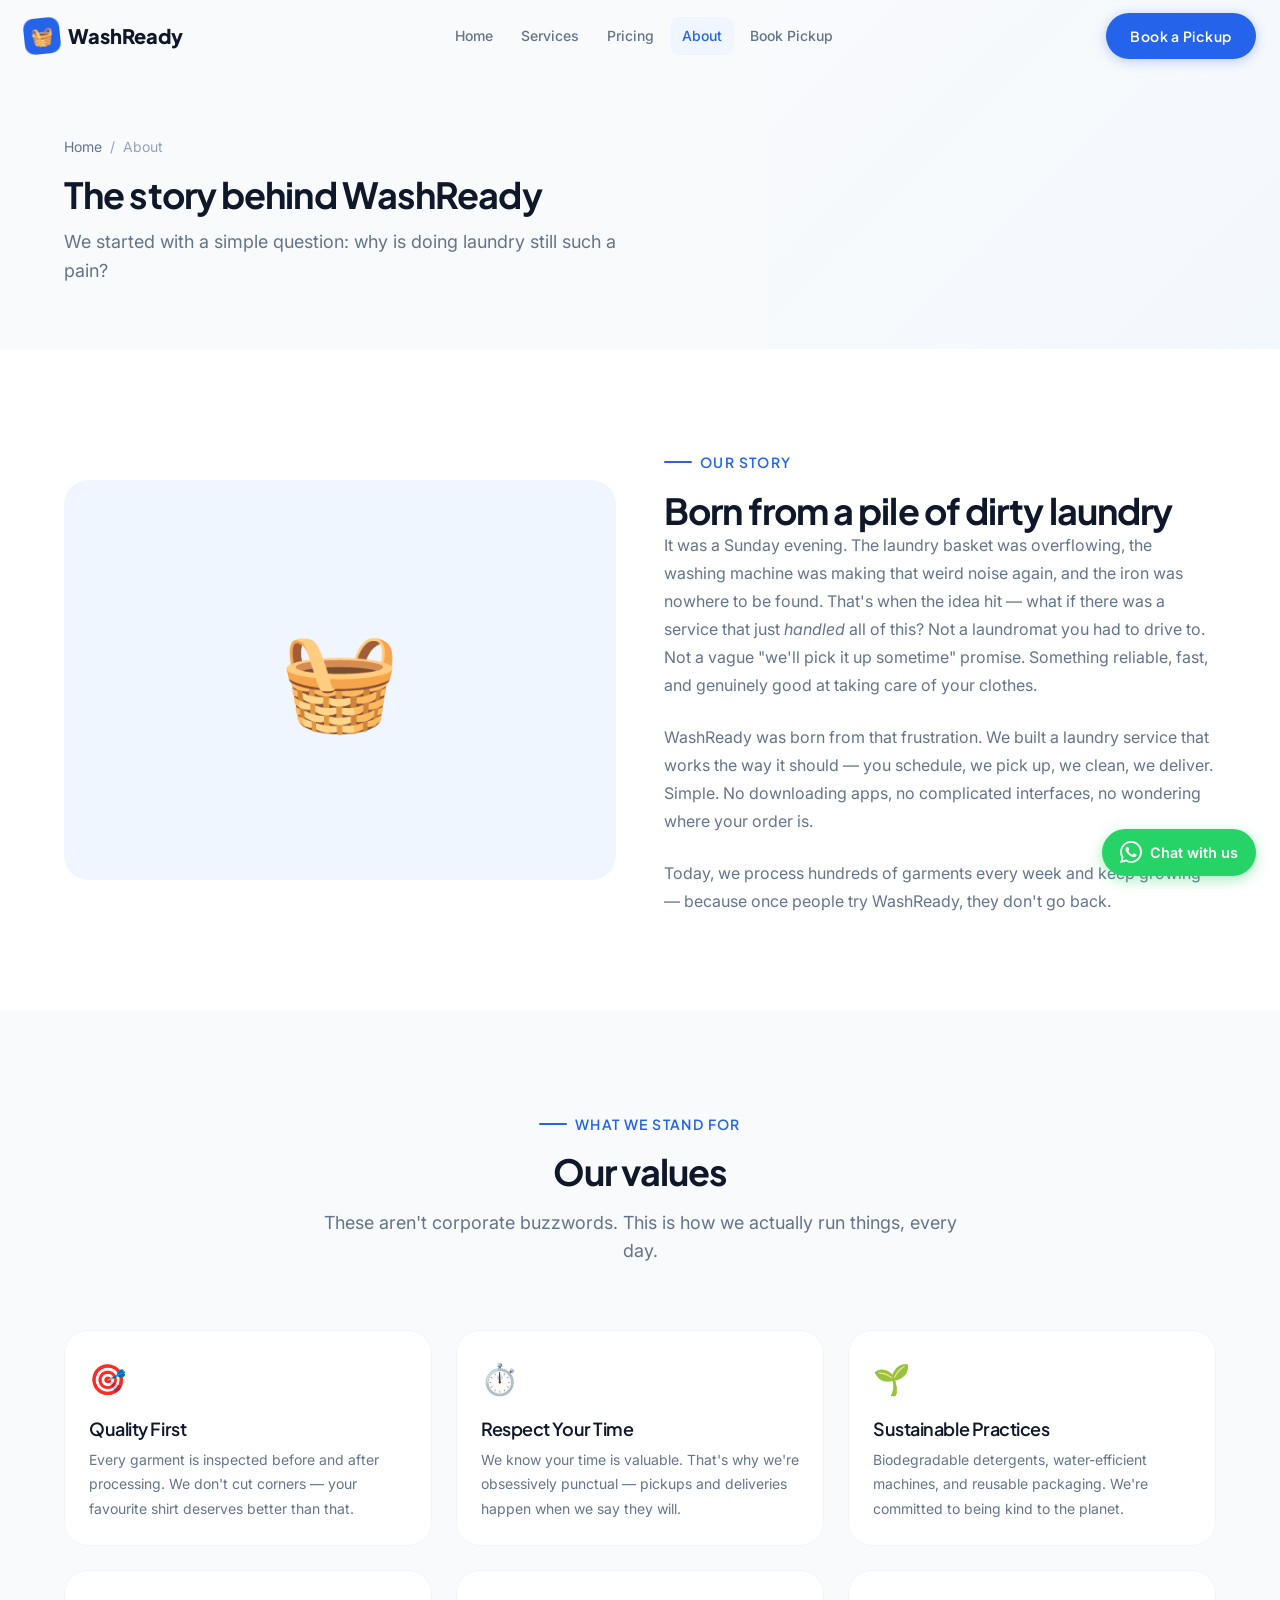
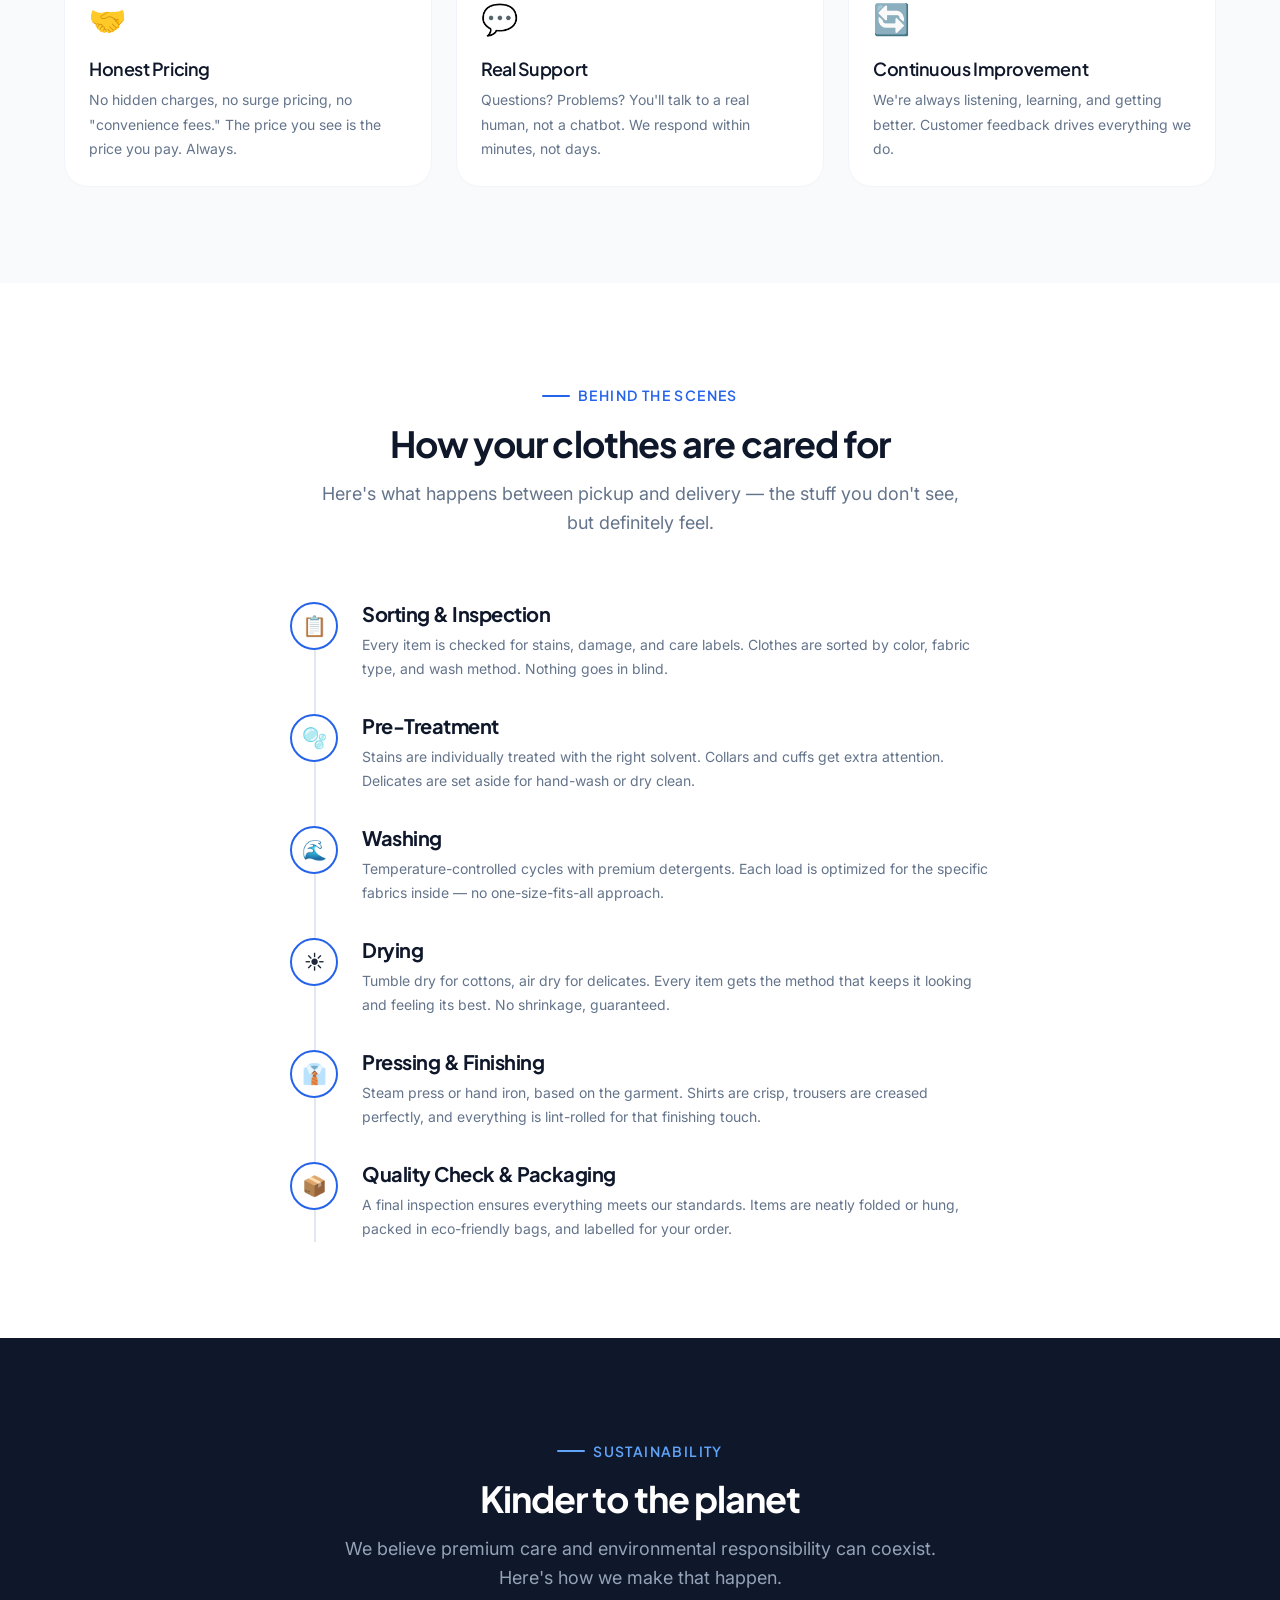
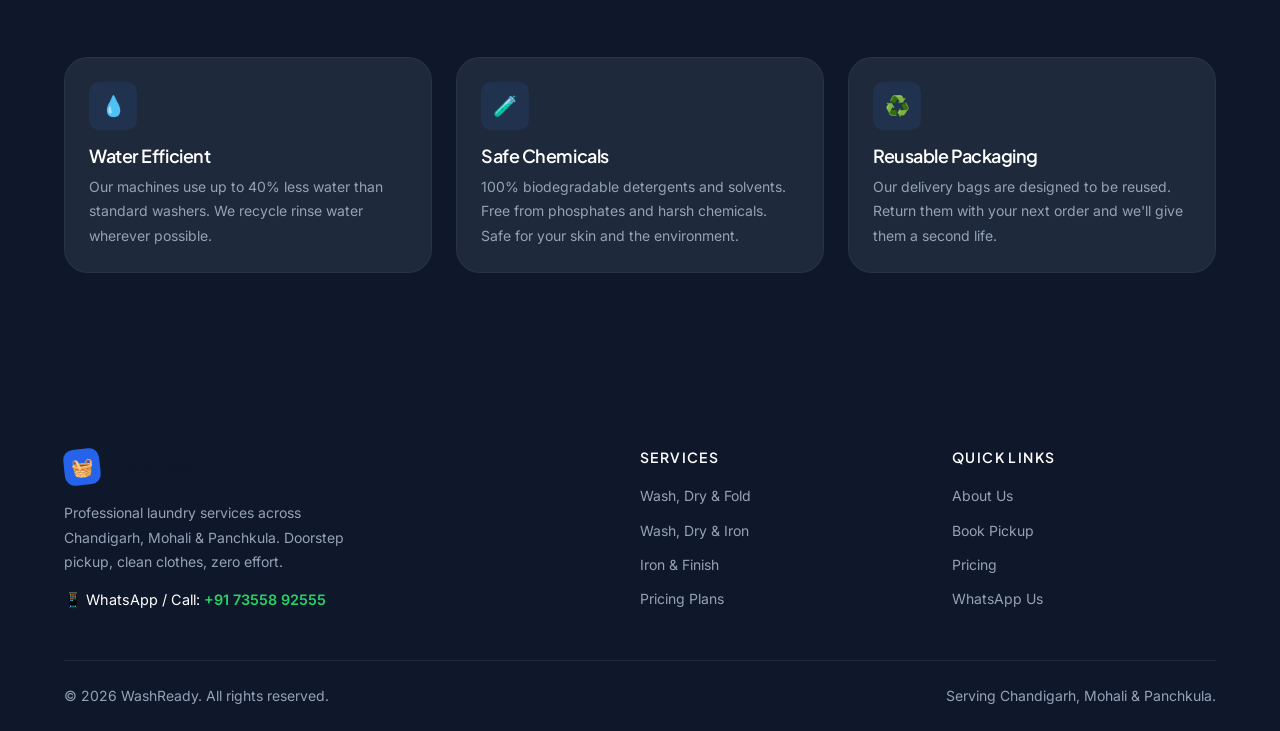
==== commit 74047f06: "made major changes" ====
--- a/about.html
+++ b/about.html
@@ -24,10 +24,10 @@
         <a href="services.html" class="navbar__link">Services</a>
         <a href="pricing.html" class="navbar__link">Pricing</a>
         <a href="about.html" class="navbar__link active">About</a>
-        <a href="contact.html" class="navbar__link">Contact</a>
+        <a href="contact.html" class="navbar__link">Book Pickup</a>
       </div>
       <div class="navbar__actions">
-        <a href="pricing.html" class="btn btn--primary navbar__cta" style="display:inline-flex;">Book a Pickup</a>
+        <a href="contact.html" class="btn btn--primary navbar__cta" style="display:inline-flex;">Book a Pickup</a>
         <button class="navbar__toggle" id="navToggle" aria-label="Toggle menu">
           <span></span><span></span><span></span>
         </button>
@@ -39,9 +39,9 @@
         <a href="services.html" class="navbar__mobile-link">Services</a>
         <a href="pricing.html" class="navbar__mobile-link">Pricing</a>
         <a href="about.html" class="navbar__mobile-link">About</a>
-        <a href="contact.html" class="navbar__mobile-link">Contact</a>
-      </div>
-      <a href="pricing.html" class="btn btn--primary btn--lg">Book a Pickup</a>
+        <a href="contact.html" class="navbar__mobile-link">Book Pickup</a>
+      </div>
+      <a href="contact.html" class="btn btn--primary btn--lg">Book a Pickup</a>
     </div>
   </nav>
 
@@ -79,7 +79,7 @@
             WashReady was born from that frustration. We built a laundry service that works the way it should — you schedule, we pick up, we clean, we deliver. Simple. No downloading apps, no complicated interfaces, no wondering where your order is.
           </p>
           <p style="line-height: 1.75;">
-            Today, we serve over 10,000 happy customers, process thousands of garments every week, and maintain a 4.9-star rating. And we're just getting started.
+            Today, we process hundreds of garments every week and keep growing — because once people try WashReady, they don't go back.
           </p>
         </div>
       </div>
@@ -215,59 +215,48 @@
     </div>
   </section>
 
-  <!-- CTA -->
-  <section class="cta-section">
-    <div class="container">
-      <div class="cta-section__inner reveal">
-        <h2>Want to be part of the story?</h2>
-        <p>We're always looking for great people. If you care about quality and doing things right, let's talk.</p>
-        <a href="contact.html" class="btn btn--white btn--lg">Get in Touch</a>
-      </div>
-    </div>
-  </section>
-
   <!-- FOOTER -->
   <footer class="footer">
     <div class="container">
-      <div class="footer__top">
+      <div class="footer__top" style="grid-template-columns: 2fr 1fr 1fr;">
         <div class="footer__brand">
           <a href="index.html" class="navbar__logo"><span class="navbar__logo-icon">🧺</span> WashReady</a>
-          <p>Premium laundry services with doorstep pickup and delivery. Fresh clothes, zero effort.</p>
+          <p>Professional laundry services across Chandigarh, Mohali & Panchkula. Doorstep pickup, clean clothes, zero effort.</p>
+          <p style="margin-top: 0.75rem; font-size: 0.9rem; color: #fff;">
+            📱 WhatsApp / Call: <a href="https://wa.me/917355892555" style="color: #25D366; font-weight: 600;">+91 73558 92555</a>
+          </p>
         </div>
         <div>
           <h4 class="footer__col-title">Services</h4>
           <div class="footer__links">
-            <a href="services.html" class="footer__link">Washing</a>
-            <a href="services.html" class="footer__link">Deep Cleaning</a>
-            <a href="services.html" class="footer__link">Drying</a>
-            <a href="services.html" class="footer__link">Ironing</a>
+            <a href="services.html" class="footer__link">Wash, Dry & Fold</a>
+            <a href="services.html" class="footer__link">Wash, Dry & Iron</a>
+            <a href="services.html" class="footer__link">Iron & Finish</a>
+            <a href="pricing.html" class="footer__link">Pricing Plans</a>
           </div>
         </div>
         <div>
-          <h4 class="footer__col-title">Company</h4>
+          <h4 class="footer__col-title">Quick Links</h4>
           <div class="footer__links">
             <a href="about.html" class="footer__link">About Us</a>
-            <a href="contact.html" class="footer__link">Contact</a>
+            <a href="contact.html" class="footer__link">Book Pickup</a>
             <a href="pricing.html" class="footer__link">Pricing</a>
-          </div>
-        </div>
-        <div>
-          <h4 class="footer__col-title">Stay Updated</h4>
-          <p style="font-size:0.875rem;color:var(--color-text-on-dark-secondary);margin-bottom:1rem;line-height:1.6;">Tips, offers, and updates.</p>
-          <div class="footer__newsletter">
-            <form class="footer__newsletter-form" onsubmit="event.preventDefault();this.reset();alert('Thanks!');">
-              <input type="email" class="footer__newsletter-input" placeholder="you@email.com" required aria-label="Email">
-              <button type="submit" class="btn btn--primary btn--sm">Join</button>
-            </form>
+            <a href="https://wa.me/917355892555" target="_blank" rel="noopener" class="footer__link">WhatsApp Us</a>
           </div>
         </div>
       </div>
       <div class="footer__bottom">
         <span>© 2026 WashReady. All rights reserved.</span>
-        <span>Made with care, for your clothes.</span>
+        <span>Serving Chandigarh, Mohali & Panchkula.</span>
       </div>
     </div>
   </footer>
+
+  <!-- WhatsApp Floating Button -->
+  <a href="https://wa.me/917355892555?text=Hi%20WashReady!%20I%20have%20a%20question%20about%20your%20laundry%20service." class="whatsapp-float" target="_blank" rel="noopener" aria-label="Chat on WhatsApp">
+    <svg viewBox="0 0 24 24"><path d="M17.472 14.382c-.297-.149-1.758-.867-2.03-.967-.273-.099-.471-.148-.67.15-.197.297-.767.966-.94 1.164-.173.199-.347.223-.644.075-.297-.15-1.255-.463-2.39-1.475-.883-.788-1.48-1.761-1.653-2.059-.173-.297-.018-.458.13-.606.134-.133.298-.347.446-.52.149-.174.198-.298.298-.497.099-.198.05-.371-.025-.52-.075-.149-.669-1.612-.916-2.207-.242-.579-.487-.5-.669-.51-.173-.008-.371-.01-.57-.01-.198 0-.52.074-.792.372-.272.297-1.04 1.016-1.04 2.479 0 1.462 1.065 2.875 1.213 3.074.149.198 2.096 3.2 5.077 4.487.709.306 1.262.489 1.694.625.712.227 1.36.195 1.871.118.571-.085 1.758-.719 2.006-1.413.248-.694.248-1.289.173-1.413-.074-.124-.272-.198-.57-.347m-5.421 7.403h-.004a9.87 9.87 0 01-5.031-1.378l-.361-.214-3.741.982.998-3.648-.235-.374a9.86 9.86 0 01-1.51-5.26c.001-5.45 4.436-9.884 9.888-9.884 2.64 0 5.122 1.03 6.988 2.898a9.825 9.825 0 012.893 6.994c-.003 5.45-4.437 9.884-9.885 9.884m8.413-18.297A11.815 11.815 0 0012.05 0C5.495 0 .16 5.335.157 11.892c0 2.096.547 4.142 1.588 5.945L.057 24l6.305-1.654a11.882 11.882 0 005.683 1.448h.005c6.554 0 11.89-5.335 11.893-11.893a11.821 11.821 0 00-3.48-8.413z"/></svg>
+    <span>Chat with us</span>
+  </a>
 
   <button class="back-to-top" id="backToTop" aria-label="Back to top">
     <svg viewBox="0 0 24 24" fill="none" stroke="currentColor" stroke-width="2"><path d="m18 15-6-6-6 6"/></svg>
--- a/css/style.css
+++ b/css/style.css
@@ -709,64 +709,7 @@
   object-fit: cover;
 }
 
-/* Decorative floating cards on the hero image */
-.hero__float-card {
-  position: absolute;
-  background: var(--white);
-  border-radius: var(--radius-lg);
-  padding: var(--space-3) var(--space-4);
-  box-shadow: var(--shadow-lg);
-  display: flex;
-  align-items: center;
-  gap: var(--space-3);
-  z-index: 3;
-  animation: float 6s ease-in-out infinite;
-}
-
-.hero__float-card--top {
-  top: 8%;
-  right: -10%;
-  animation-delay: 0s;
-}
-
-.hero__float-card--bottom {
-  bottom: 12%;
-  left: -8%;
-  animation-delay: 2s;
-}
-
-.hero__float-card--mid {
-  top: 55%;
-  right: -5%;
-  animation-delay: 4s;
-}
-
-.hero__float-icon {
-  width: 40px;
-  height: 40px;
-  border-radius: var(--radius-md);
-  display: flex;
-  align-items: center;
-  justify-content: center;
-  flex-shrink: 0;
-  font-size: var(--text-lg);
-}
-
-.hero__float-icon--blue { background: var(--blue-50); color: var(--blue-600); }
-.hero__float-icon--orange { background: var(--orange-50); color: var(--orange-500); }
-.hero__float-icon--green { background: #ecfdf5; color: var(--emerald-500); }
-
-.hero__float-label {
-  font-size: var(--text-sm);
-  font-weight: var(--weight-semibold);
-  color: var(--slate-700);
-  white-space: nowrap;
-}
-
-.hero__float-sublabel {
-  font-size: var(--text-xs);
-  color: var(--color-text-light);
-}
+
 
 /* Decorative shapes */
 .hero__decor {
@@ -2227,9 +2170,7 @@
     margin: 0 auto;
   }
 
-  .hero__float-card--top { right: 0; }
-  .hero__float-card--bottom { left: 0; }
-  .hero__float-card--mid { right: 0; }
+
 
   .services-grid {
     grid-template-columns: repeat(2, 1fr);
@@ -2255,10 +2196,20 @@
   .service-detail,
   .contact-grid {
     grid-template-columns: 1fr;
+    gap: var(--space-8);
   }
 
   .service-detail:nth-child(even) {
     direction: ltr;
+  }
+
+  .service-detail__visual {
+    max-height: 280px;
+  }
+
+  .service-detail__meta {
+    flex-wrap: wrap;
+    gap: var(--space-4);
   }
 
   .values-grid {
@@ -2271,21 +2222,30 @@
     --nav-height: 64px;
   }
 
+  .container {
+    padding: 0 var(--space-4);
+  }
+
   .section {
-    padding: var(--space-16) 0;
-  }
-
-  h1 { font-size: var(--text-3xl); }
-  h2 { font-size: var(--text-2xl); }
-
-  .hero__title { font-size: var(--text-4xl); }
+    padding: var(--space-12) 0;
+  }
+
+  h1 { font-size: var(--text-3xl); line-height: 1.2; }
+  h2 { font-size: var(--text-2xl); line-height: 1.3; }
+
+  .hero {
+    padding: calc(var(--nav-height) + var(--space-6)) 0 var(--space-10);
+  }
+
+  .hero__title { 
+    font-size: clamp(2rem, 6vw, 2.5rem);
+    letter-spacing: -0.02em; 
+  }
 
   .hero__visual {
-    height: 320px;
-  }
-
-  .hero__float-card--mid {
-    display: none;
+    height: 260px;
+    width: 100%;
+    max-width: 420px;
   }
 
   /* Mobile nav */
@@ -2306,7 +2266,7 @@
 
   .steps {
     grid-template-columns: 1fr;
-    gap: var(--space-6);
+    gap: var(--space-5);
   }
 
   .steps::before {
@@ -2329,6 +2289,33 @@
     margin: 0;
   }
 
+  /* Calculator on tablets & mobile */
+  .calculator {
+    padding: var(--space-5);
+  }
+
+  .calculator__row {
+    flex-wrap: wrap;
+    gap: var(--space-3);
+    padding: var(--space-4);
+  }
+
+  .calculator__qty {
+    margin-left: auto;
+  }
+
+  /* Booking form mobile improvements */
+  .form-group {
+    margin-bottom: var(--space-4);
+  }
+
+  .form-input,
+  .form-textarea,
+  select.form-input {
+    font-size: 16px; /* Prevents auto-zoom on iOS Safari */
+    padding: 0.75rem 1rem;
+  }
+
   .footer__top {
     grid-template-columns: 1fr;
     gap: var(--space-8);
@@ -2340,10 +2327,6 @@
     text-align: center;
   }
 
-  .trust-bar__inner {
-    gap: var(--space-6);
-  }
-
   .values-grid {
     grid-template-columns: 1fr;
   }
@@ -2351,38 +2334,109 @@
   .pricing-toggle {
     flex-wrap: wrap;
   }
-
-  .hero__stats {
-    flex-direction: column;
-    gap: var(--space-4);
-    align-items: center;
-  }
 }
 
 @media (max-width: 480px) {
-  .hero__title { font-size: var(--text-3xl); }
+  .hero__title { 
+    font-size: 1.85rem; 
+  }
+
+  .hero__subtitle {
+    font-size: var(--text-base);
+  }
 
   .hero__actions {
     flex-direction: column;
     width: 100%;
+    gap: var(--space-3);
   }
 
   .hero__actions .btn {
     width: 100%;
-  }
-
-  .hero__float-card--top,
-  .hero__float-card--bottom {
+    justify-content: center;
+  }
+
+  .calculator__row {
+    flex-direction: column;
+    align-items: flex-start;
+    gap: var(--space-3);
+  }
+
+  .calculator__qty {
+    margin-left: 0;
+    width: 100%;
+    justify-content: space-between;
+  }
+
+  .calculator__qty-btn {
+    width: 40px;
+    height: 40px;
+  }
+
+  .pricing-card {
+    padding: var(--space-6);
+  }
+
+  .service-detail__meta {
+    flex-direction: column;
+    align-items: flex-start;
+    gap: var(--space-3);
+  }
+
+  .cta-section__inner {
+    padding: var(--space-8) var(--space-4);
+  }
+
+  .cta-section__inner .btn {
+    width: 100%;
+  }
+}
+
+/* ===== 25. WHATSAPP FLOATING BUTTON ===== */
+.whatsapp-float {
+  position: fixed;
+  bottom: 24px;
+  right: 24px;
+  background: #25D366;
+  color: #fff;
+  border-radius: var(--radius-full);
+  display: flex;
+  align-items: center;
+  gap: 8px;
+  padding: 12px 18px;
+  box-shadow: 0 4px 14px rgba(37, 211, 102, 0.4);
+  z-index: 999;
+  font-weight: 600;
+  font-size: 0.9rem;
+  transition: all 0.25s ease;
+  text-decoration: none;
+}
+
+.whatsapp-float:hover {
+  background: #20ba5a;
+  transform: translateY(-2px);
+  box-shadow: 0 6px 18px rgba(37, 211, 102, 0.5);
+  color: #fff;
+}
+
+.whatsapp-float svg {
+  width: 22px;
+  height: 22px;
+  fill: currentColor;
+}
+
+@media (max-width: 480px) {
+  .whatsapp-float span {
     display: none;
   }
-
-  .calculator__row {
-    flex-wrap: wrap;
-    gap: var(--space-2);
-  }
-}
-
-/* ===== 25. PRINT ===== */
+  .whatsapp-float {
+    padding: 12px;
+    bottom: 20px;
+    right: 20px;
+  }
+}
+
+/* ===== 26. PRINT ===== */
 @media print {
   .navbar, .back-to-top, .cta-section { display: none; }
   .section { padding: 2rem 0; }
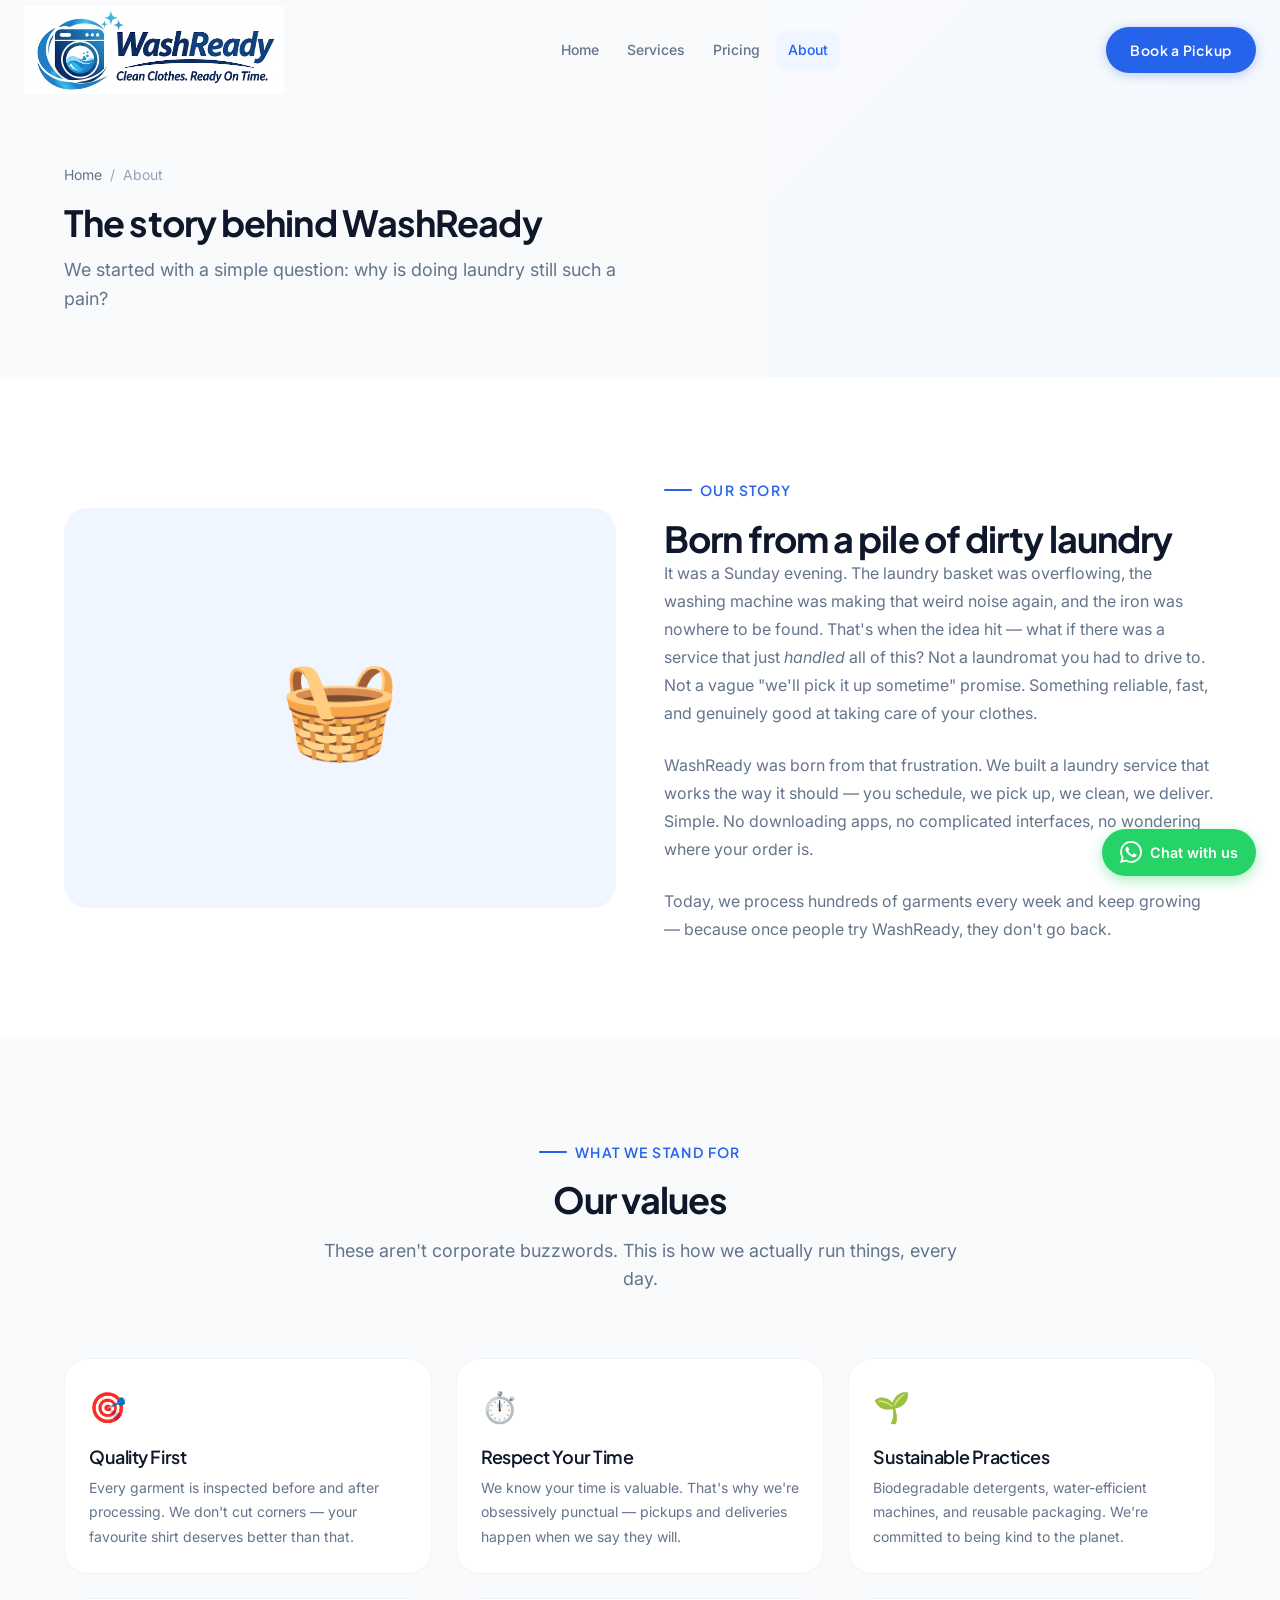
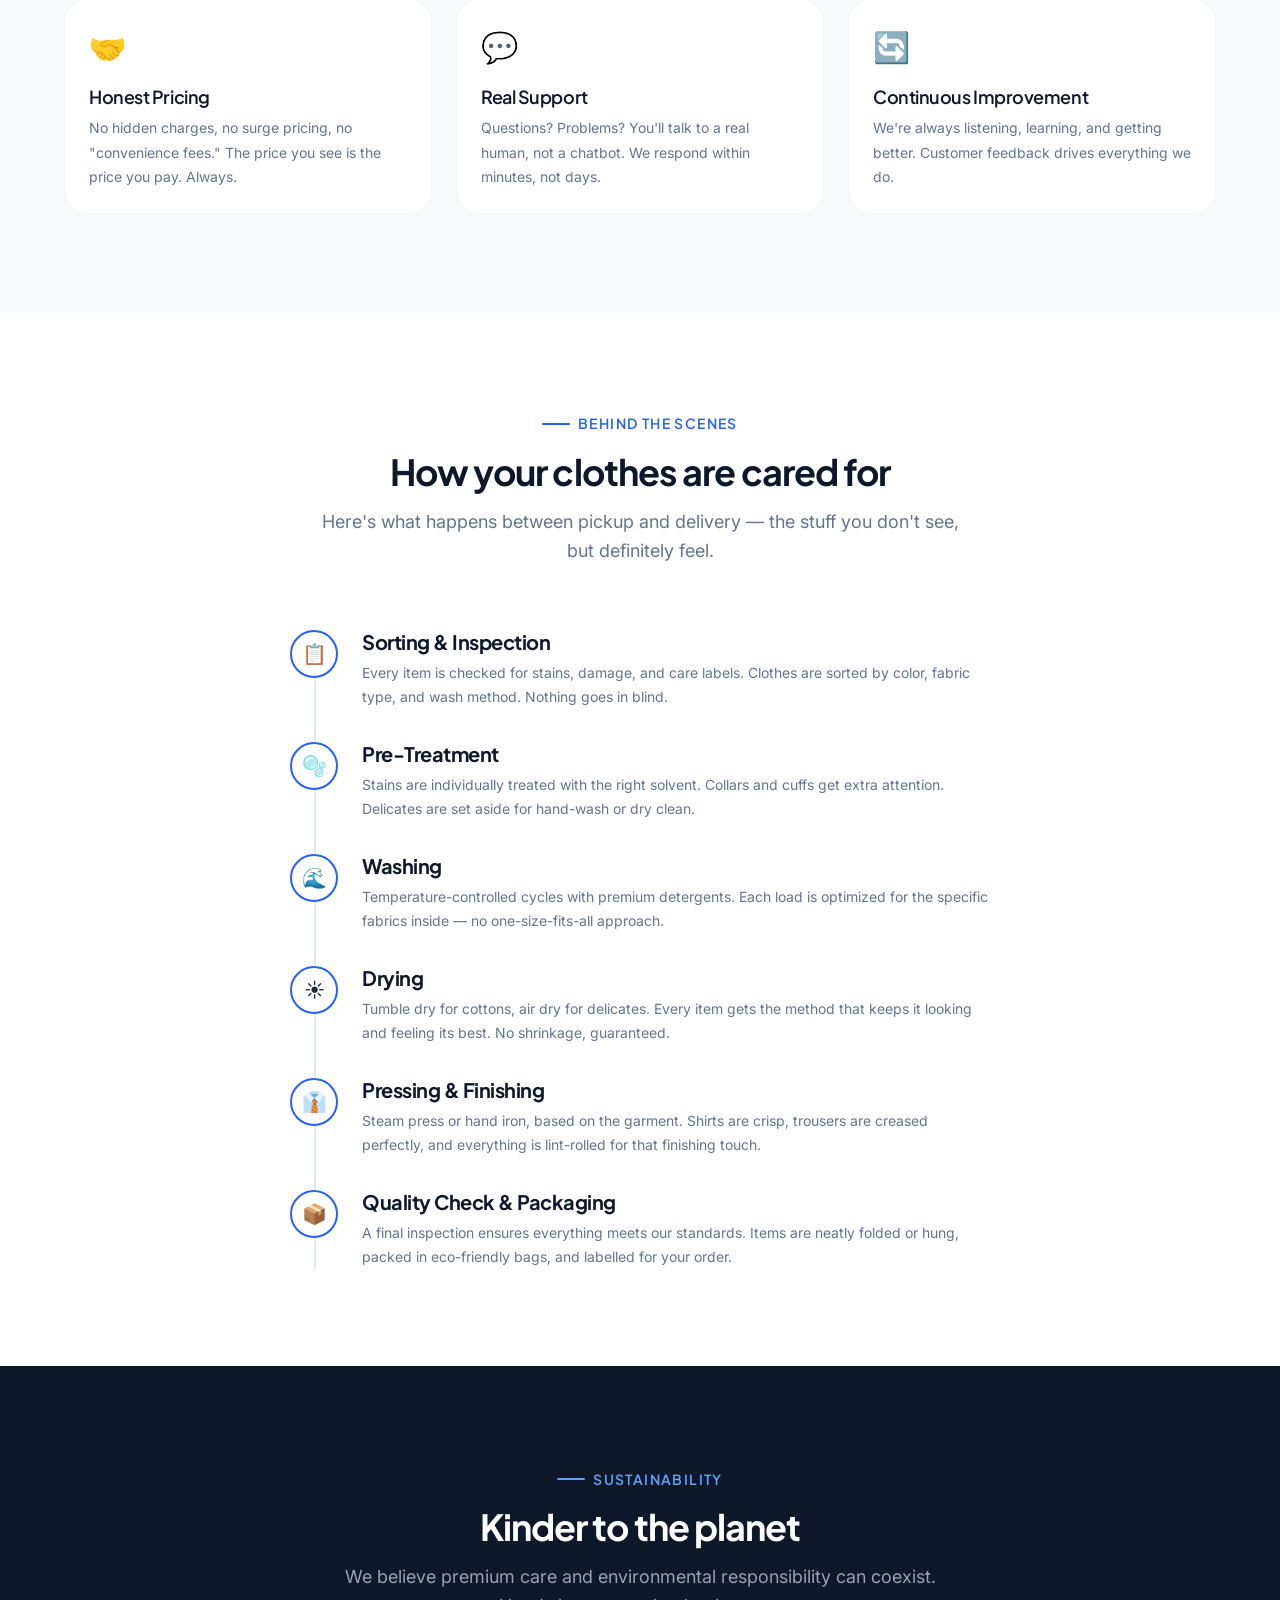
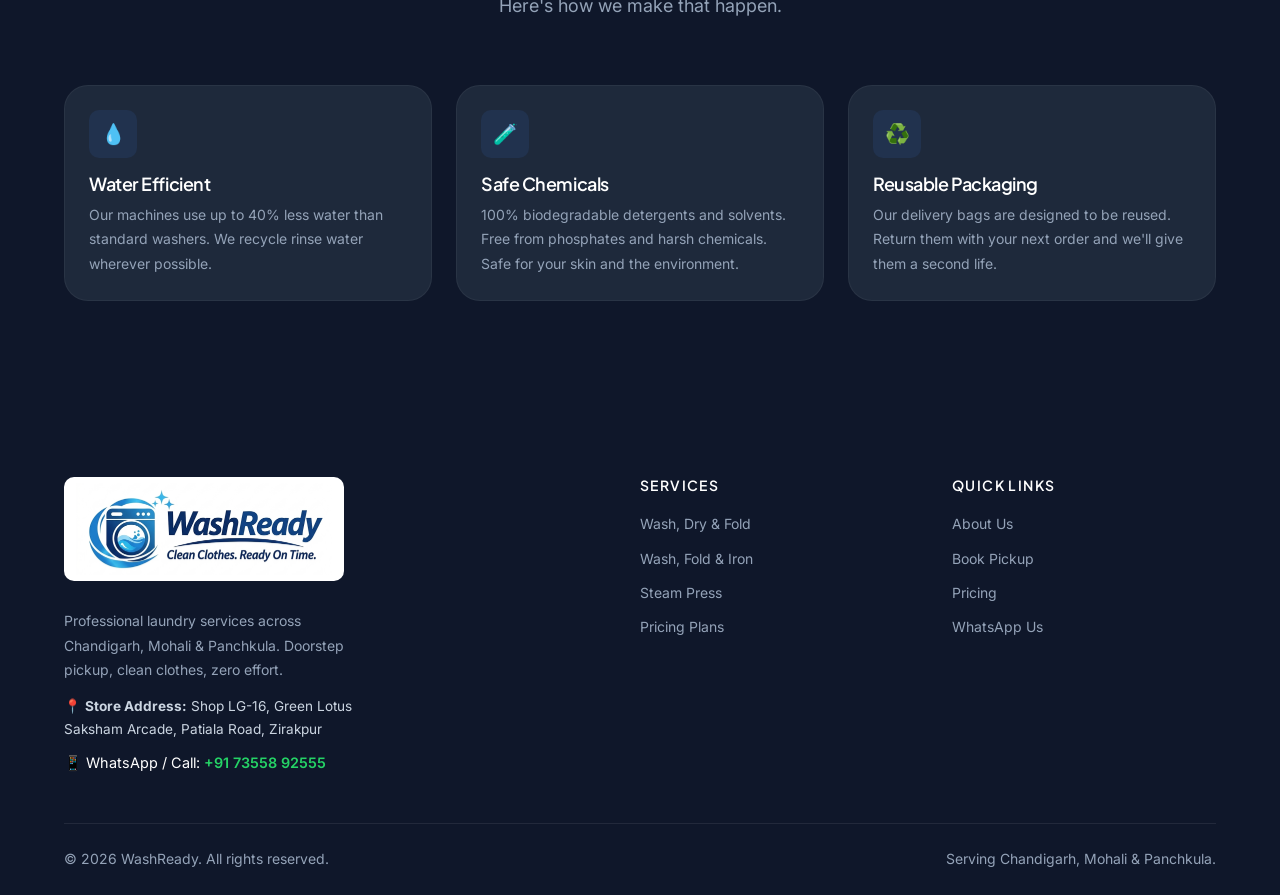
==== commit 407c2d5c: "fixed css and logo" ====
--- a/about.html
+++ b/about.html
@@ -16,30 +16,27 @@
   <nav class="navbar" id="navbar">
     <div class="navbar__inner">
       <a href="index.html" class="navbar__logo">
-        <span class="navbar__logo-icon">🧺</span>
-        WashReady
+        <img src="image.png" alt="WashReady Logo" class="navbar__logo-img">
       </a>
       <div class="navbar__links">
         <a href="index.html" class="navbar__link">Home</a>
         <a href="services.html" class="navbar__link">Services</a>
         <a href="pricing.html" class="navbar__link">Pricing</a>
         <a href="about.html" class="navbar__link active">About</a>
-        <a href="contact.html" class="navbar__link">Book Pickup</a>
       </div>
       <div class="navbar__actions">
-        <a href="contact.html" class="btn btn--primary navbar__cta" style="display:inline-flex;">Book a Pickup</a>
-        <button class="navbar__toggle" id="navToggle" aria-label="Toggle menu">
+        <a href="contact.html" class="btn btn--primary navbar__cta">Book a Pickup</a>
+        <button class="navbar__toggle" id="navToggle" aria-label="Open menu" aria-controls="mobileMenu" aria-expanded="false">
           <span></span><span></span><span></span>
         </button>
       </div>
     </div>
-    <div class="navbar__mobile" id="mobileMenu">
+    <div class="navbar__mobile" id="mobileMenu" aria-hidden="true" inert>
       <div class="navbar__mobile-links">
         <a href="index.html" class="navbar__mobile-link">Home</a>
         <a href="services.html" class="navbar__mobile-link">Services</a>
         <a href="pricing.html" class="navbar__mobile-link">Pricing</a>
         <a href="about.html" class="navbar__mobile-link">About</a>
-        <a href="contact.html" class="navbar__mobile-link">Book Pickup</a>
       </div>
       <a href="contact.html" class="btn btn--primary btn--lg">Book a Pickup</a>
     </div>
@@ -65,7 +62,7 @@
     <div class="container">
       <div class="about-intro reveal">
         <div class="about-intro__image">
-          <div class="service-detail__visual-placeholder service-detail__visual-placeholder--wash" style="height:400px; border-radius: var(--radius-xl);">
+          <div class="service-detail__visual-placeholder service-detail__visual-placeholder--wash about-intro__illustration">
             <span style="font-size: 6rem;">🧺</span>
           </div>
         </div>
@@ -195,7 +192,7 @@
         <p>We believe premium care and environmental responsibility can coexist. Here's how we make that happen.</p>
       </div>
 
-      <div class="why-grid" style="grid-template-columns: repeat(3, 1fr);">
+      <div class="why-grid why-grid--sustainability">
         <div class="why-card reveal reveal-delay-1">
           <div class="why-card__icon">💧</div>
           <h3 class="why-card__title">Water Efficient</h3>
@@ -218,11 +215,16 @@
   <!-- FOOTER -->
   <footer class="footer">
     <div class="container">
-      <div class="footer__top" style="grid-template-columns: 2fr 1fr 1fr;">
+      <div class="footer__top">
         <div class="footer__brand">
-          <a href="index.html" class="navbar__logo"><span class="navbar__logo-icon">🧺</span> WashReady</a>
+          <a href="index.html" class="navbar__logo" style="margin-bottom: 0.75rem;">
+            <img src="image.png" alt="WashReady Logo" class="footer__logo-img">
+          </a>
           <p>Professional laundry services across Chandigarh, Mohali & Panchkula. Doorstep pickup, clean clothes, zero effort.</p>
-          <p style="margin-top: 0.75rem; font-size: 0.9rem; color: #fff;">
+          <p style="margin-top: 0.75rem; font-size: 0.85rem; color: #cbd5e1;">
+            📍 <strong>Store Address:</strong> Shop LG-16, Green Lotus Saksham Arcade, Patiala Road, Zirakpur
+          </p>
+          <p style="margin-top: 0.5rem; font-size: 0.9rem; color: #fff;">
             📱 WhatsApp / Call: <a href="https://wa.me/917355892555" style="color: #25D366; font-weight: 600;">+91 73558 92555</a>
           </p>
         </div>
@@ -230,8 +232,8 @@
           <h4 class="footer__col-title">Services</h4>
           <div class="footer__links">
             <a href="services.html" class="footer__link">Wash, Dry & Fold</a>
-            <a href="services.html" class="footer__link">Wash, Dry & Iron</a>
-            <a href="services.html" class="footer__link">Iron & Finish</a>
+            <a href="services.html" class="footer__link">Wash, Fold & Iron</a>
+            <a href="services.html" class="footer__link">Steam Press</a>
             <a href="pricing.html" class="footer__link">Pricing Plans</a>
           </div>
         </div>
--- a/css/style.css
+++ b/css/style.css
@@ -112,7 +112,7 @@
   --max-width: 1200px;
   --max-width-narrow: 800px;
   --max-width-wide: 1400px;
-  --nav-height: 72px;
+  --nav-height: 100px;
 
   /* — Radius — */
   --radius-sm: 6px;
@@ -434,6 +434,7 @@
 }
 
 .navbar__logo {
+  min-width: 0;
   display: flex;
   align-items: center;
   gap: var(--space-2);
@@ -444,22 +445,26 @@
   z-index: 1001;
 }
 
-.navbar__logo-icon {
-  width: 36px;
-  height: 36px;
-  background: var(--color-primary);
+.navbar__logo-img {
+  height: 88px;
+  width: 260px;
+  max-width: 100%;
+  object-fit: cover;
+  object-position: center;
+  display: block;
+}
+
+.footer__logo-img {
+  height: 104px;
+  width: 280px;
+  max-width: 100%;
+  object-fit: cover;
+  object-position: center;
+  display: block;
+  margin-bottom: var(--space-3);
+  background: #ffffff;
+  padding: 6px 12px;
   border-radius: var(--radius-md);
-  display: flex;
-  align-items: center;
-  justify-content: center;
-  color: var(--white);
-  font-size: var(--text-lg);
-  transform: rotate(-6deg);
-  transition: transform var(--duration-base) var(--ease-spring);
-}
-
-.navbar__logo:hover .navbar__logo-icon {
-  transform: rotate(0deg) scale(1.05);
 }
 
 .navbar__links {
@@ -490,7 +495,7 @@
 }
 
 .navbar__cta {
-  display: none;
+  display: inline-flex;
 }
 
 /* Hamburger */
@@ -498,7 +503,12 @@
   display: none;
   flex-direction: column;
   gap: 5px;
-  width: 24px;
+  width: 44px;
+  height: 44px;
+  padding: 10px;
+  align-items: center;
+  justify-content: center;
+  flex-shrink: 0;
   cursor: pointer;
   z-index: 1001;
 }
@@ -530,17 +540,25 @@
 .navbar__mobile {
   position: fixed;
   top: 0;
-  right: -100%;
+  right: 0;
   width: 100%;
+  height: 100vh;
   height: 100dvh;
   background: var(--white);
   padding: calc(var(--nav-height) + var(--space-8)) var(--space-6) var(--space-6);
-  transition: right var(--duration-slow) var(--ease-out);
+  overflow-y: auto;
+  overscroll-behavior: contain;
+  visibility: hidden;
+  pointer-events: none;
+  transform: translateX(100%);
+  transition: transform var(--duration-slow) var(--ease-out), visibility var(--duration-slow);
   z-index: 999;
 }
 
 .navbar__mobile.open {
-  right: 0;
+  visibility: visible;
+  pointer-events: auto;
+  transform: translateX(0);
 }
 
 .navbar__mobile-links {
@@ -1409,7 +1427,7 @@
 
 .footer__top {
   display: grid;
-  grid-template-columns: 1.5fr repeat(3, 1fr);
+  grid-template-columns: 2fr 1fr 1fr;
   gap: var(--space-12);
   padding-bottom: var(--space-12);
   border-bottom: 1px solid rgba(255,255,255,0.08);
@@ -1907,6 +1925,16 @@
   font-family: var(--font-heading);
 }
 
+.calculator__group-title {
+  margin: var(--space-6) 0 var(--space-3);
+  font-size: var(--text-lg);
+}
+
+.calculator__qty-unit {
+  font-size: var(--text-sm);
+  color: var(--color-text-secondary);
+}
+
 .calculator__total {
   display: flex;
   align-items: center;
@@ -2138,8 +2166,150 @@
 .hero__stats { animation: fade-up 0.6s var(--ease-out) 0.5s both; }
 .hero__visual { animation: fade-in 0.8s var(--ease-out) 0.4s both; }
 
+/* Shared layouts allow grid and flex content to shrink to the viewport. */
+.hero__grid > *,
+.services-grid > *,
+.pricing-grid > *,
+.about-intro > *,
+.contact-grid > *,
+.footer__top > * {
+  min-width: 0;
+}
+
+.services-grid--specialized {
+  grid-template-columns: repeat(auto-fit, minmax(min(100%, 280px), 1fr));
+}
+
+.why-grid--sustainability {
+  grid-template-columns: repeat(3, minmax(0, 1fr));
+}
+
+.pricing-grid--delivery {
+  max-width: 800px;
+  margin: 0 auto;
+  grid-template-columns: repeat(2, minmax(0, 1fr));
+}
+
+.about-intro__illustration {
+  height: 400px;
+  border-radius: var(--radius-xl);
+}
+
+.rate-card {
+  max-width: 900px;
+  margin: 0 auto;
+  overflow: hidden;
+  background: var(--white);
+  border: 1px solid var(--color-border);
+  border-radius: var(--radius-xl);
+  box-shadow: var(--shadow-lg);
+}
+
+.rate-card__header {
+  display: flex;
+  align-items: center;
+  justify-content: space-between;
+  flex-wrap: wrap;
+  gap: var(--space-2);
+  padding: var(--space-4) var(--space-6);
+  color: var(--white);
+  background: linear-gradient(135deg, var(--blue-700), var(--blue-500));
+}
+
+.rate-card__header--dark {
+  background: linear-gradient(135deg, var(--slate-800), var(--slate-700));
+}
+
+.rate-card__header h3 {
+  color: inherit;
+  font-size: var(--text-xl);
+  line-height: var(--leading-snug);
+}
+
+.rate-card__body,
+.rate-card__footer {
+  padding: var(--space-4) var(--space-6);
+}
+
+.rate-card__footer {
+  border-top: 1px solid var(--color-border);
+  background: var(--color-bg-alt);
+  text-align: center;
+}
+
+.rate-card__table {
+  width: 100%;
+  border-collapse: collapse;
+  table-layout: fixed;
+  text-align: left;
+}
+
+.rate-card__table td {
+  padding: var(--space-3) 0;
+  vertical-align: top;
+  overflow-wrap: anywhere;
+}
+
+.rate-card__table td:first-child {
+  padding-right: var(--space-4);
+}
+
+.rate-card__table td:last-child,
+.rate-card__table th:last-child {
+  width: 150px;
+  text-align: right;
+}
+
+.rate-card__table td:last-child {
+  color: var(--color-primary);
+  font-weight: var(--weight-bold);
+}
+
+.calculator__delivery {
+  display: flex;
+  align-items: center;
+  justify-content: space-between;
+  flex-wrap: wrap;
+  gap: var(--space-4);
+  padding: var(--space-4);
+  background: var(--blue-50);
+  border-radius: var(--radius-md);
+  margin-bottom: var(--space-4);
+}
+
+.calculator__delivery > :first-child {
+  flex: 1 1 240px;
+}
+
+.calculator__delivery-buttons {
+  display: flex;
+  flex-wrap: wrap;
+  gap: var(--space-2);
+}
+
+.calculator__row > :first-child {
+  min-width: 0;
+}
+
+.calculator__qty {
+  flex-shrink: 0;
+}
+
+:where(a, button, input, select, textarea):focus-visible {
+  outline: 3px solid var(--color-primary);
+  outline-offset: 4px;
+}
+
 /* ===== 24. RESPONSIVE ===== */
 @media (max-width: 1024px) {
+  .navbar__links {
+    display: none;
+  }
+
+  .navbar__toggle {
+    display: flex;
+  }
+
   h1 { font-size: var(--text-4xl); }
   h2 { font-size: var(--text-3xl); }
 
@@ -2219,7 +2389,43 @@
 
 @media (max-width: 768px) {
   :root {
-    --nav-height: 64px;
+    --nav-height: 80px;
+  }
+
+  .navbar__logo-img {
+    width: 200px;
+    height: 68px;
+  }
+
+  .navbar {
+    background: rgba(255, 255, 255, 0.97);
+    border-bottom: 1px solid var(--color-border-light);
+  }
+
+  .navbar__inner {
+    padding: 0 var(--space-4);
+    gap: var(--space-3);
+  }
+
+  .navbar__actions {
+    flex-shrink: 0;
+  }
+
+  .navbar__mobile {
+    padding: calc(var(--nav-height) + var(--space-4)) var(--space-4) max(var(--space-6), env(safe-area-inset-bottom));
+  }
+
+  .navbar__mobile-link {
+    font-size: var(--text-lg);
+    padding: var(--space-3) var(--space-4);
+  }
+
+  .btn {
+    min-height: 44px;
+    max-width: 100%;
+    white-space: normal;
+    text-align: center;
+    letter-spacing: 0.02em;
   }
 
   .container {
@@ -2233,8 +2439,46 @@
   h1 { font-size: var(--text-3xl); line-height: 1.2; }
   h2 { font-size: var(--text-2xl); line-height: 1.3; }
 
+  .section-header {
+    margin-bottom: var(--space-8);
+  }
+
+  .section-header p,
+  .page-header p {
+    font-size: var(--text-base);
+  }
+
+  .page-header {
+    padding: calc(var(--nav-height) + var(--space-8)) 0 var(--space-8);
+  }
+
+  .page-header h1 {
+    font-size: clamp(1.75rem, 6vw, 2.25rem);
+  }
+
   .hero {
+    min-height: auto;
     padding: calc(var(--nav-height) + var(--space-6)) 0 var(--space-10);
+  }
+
+  .hero__grid {
+    min-height: 0;
+    padding: 0;
+    gap: var(--space-6);
+  }
+
+  .hero__badge {
+    max-width: 100%;
+    font-size: var(--text-xs);
+    padding: var(--space-2) var(--space-3);
+  }
+
+  .hero__badge-dot {
+    flex-shrink: 0;
+  }
+
+  .hero__actions {
+    margin-bottom: 0;
   }
 
   .hero__title { 
@@ -2261,7 +2505,55 @@
   .services-grid,
   .why-grid,
   .pricing-grid {
-    grid-template-columns: 1fr;
+    grid-template-columns: minmax(0, 1fr);
+    gap: var(--space-6);
+  }
+
+  .pricing-card--popular:hover {
+    transform: none;
+  }
+
+  .pricing-card__price {
+    flex-wrap: wrap;
+  }
+
+  .service-detail {
+    padding: var(--space-8) 0;
+    gap: var(--space-6);
+  }
+
+  .service-detail__content h3 {
+    font-size: var(--text-2xl);
+  }
+
+  .about-intro__illustration {
+    height: 240px;
+  }
+
+  .rate-card__header,
+  .rate-card__body,
+  .rate-card__footer {
+    padding: var(--space-4);
+  }
+
+  .rate-card__header h3 {
+    font-size: var(--text-base);
+  }
+
+  .rate-card__table td:last-child,
+  .rate-card__table th:last-child {
+    width: 100px;
+  }
+
+  .rate-card__table td:last-child {
+    font-size: var(--text-sm);
+  }
+
+  .rate-card__table small {
+    display: inline-block;
+    margin-top: var(--space-1);
+    line-height: var(--leading-normal);
+    color: var(--color-text-secondary);
   }
 
   .steps {
@@ -2291,13 +2583,38 @@
 
   /* Calculator on tablets & mobile */
   .calculator {
-    padding: var(--space-5);
+    padding: var(--space-4);
   }
 
   .calculator__row {
     flex-wrap: wrap;
     gap: var(--space-3);
-    padding: var(--space-4);
+    padding: var(--space-4) 0;
+  }
+
+  .calculator__delivery-buttons {
+    width: 100%;
+  }
+
+  .calculator__delivery-buttons .btn {
+    flex: 1 1 100px;
+    padding: var(--space-3) var(--space-2);
+  }
+
+  .calculator__item-price {
+    color: var(--color-text-secondary);
+  }
+
+  .calculator__qty-btn {
+    width: 44px;
+    height: 44px;
+    flex-shrink: 0;
+    touch-action: manipulation;
+  }
+
+  .calculator__total {
+    flex-wrap: wrap;
+    gap: var(--space-3);
   }
 
   .calculator__qty {
@@ -2314,6 +2631,66 @@
   select.form-input {
     font-size: 16px; /* Prevents auto-zoom on iOS Safari */
     padding: 0.75rem 1rem;
+    min-width: 0;
+    max-width: 100%;
+    min-height: 48px;
+  }
+
+  select.form-input {
+    text-overflow: ellipsis;
+    padding-right: var(--space-8);
+  }
+
+  .contact-info__item > :last-child {
+    min-width: 0;
+    overflow-wrap: anywhere;
+  }
+
+  .footer {
+    padding-top: var(--space-10);
+  }
+
+  .footer__link {
+    display: inline-flex;
+    align-items: center;
+    min-height: 44px;
+  }
+
+  .footer__links {
+    gap: var(--space-1);
+  }
+
+  .footer__brand {
+    overflow-wrap: anywhere;
+  }
+
+  .footer__logo-img {
+    width: 260px;
+    height: 96px;
+  }
+
+  .cta-section {
+    padding: var(--space-10) 0;
+  }
+
+  .cta-section h2 {
+    font-size: var(--text-2xl);
+  }
+
+  .cta-section p {
+    font-size: var(--text-base);
+  }
+
+  .faq-item__question {
+    padding: var(--space-4);
+  }
+
+  .faq-item__answer-inner {
+    padding: 0 var(--space-4) var(--space-4);
+  }
+
+  .faq-item.open .faq-item__answer {
+    max-height: 600px;
   }
 
   .footer__top {
@@ -2338,7 +2715,7 @@
 
 @media (max-width: 480px) {
   .hero__title { 
-    font-size: 1.85rem; 
+    font-size: clamp(1.875rem, 8vw, 2.375rem);
   }
 
   .hero__subtitle {
@@ -2365,12 +2742,12 @@
   .calculator__qty {
     margin-left: 0;
     width: 100%;
-    justify-content: space-between;
+    justify-content: flex-end;
   }
 
   .calculator__qty-btn {
-    width: 40px;
-    height: 40px;
+    width: 44px;
+    height: 44px;
   }
 
   .pricing-card {
@@ -2378,13 +2755,13 @@
   }
 
   .service-detail__meta {
-    flex-direction: column;
-    align-items: flex-start;
+    flex-direction: row;
+    flex-wrap: wrap;
     gap: var(--space-3);
   }
 
   .cta-section__inner {
-    padding: var(--space-8) var(--space-4);
+    padding: 0;
   }
 
   .cta-section__inner .btn {
@@ -2431,8 +2808,21 @@
   }
   .whatsapp-float {
     padding: 12px;
-    bottom: 20px;
-    right: 20px;
+    bottom: calc(16px + env(safe-area-inset-bottom, 0px));
+    right: 16px;
+  }
+
+  .back-to-top {
+    right: 18px;
+    bottom: calc(80px + env(safe-area-inset-bottom, 0px));
+  }
+}
+
+@media (prefers-reduced-motion: reduce) {
+  html { scroll-behavior: auto; }
+  *, *::before, *::after {
+    animation-duration: 0.01ms !important;
+    transition-duration: 0.01ms !important;
   }
 }
 
